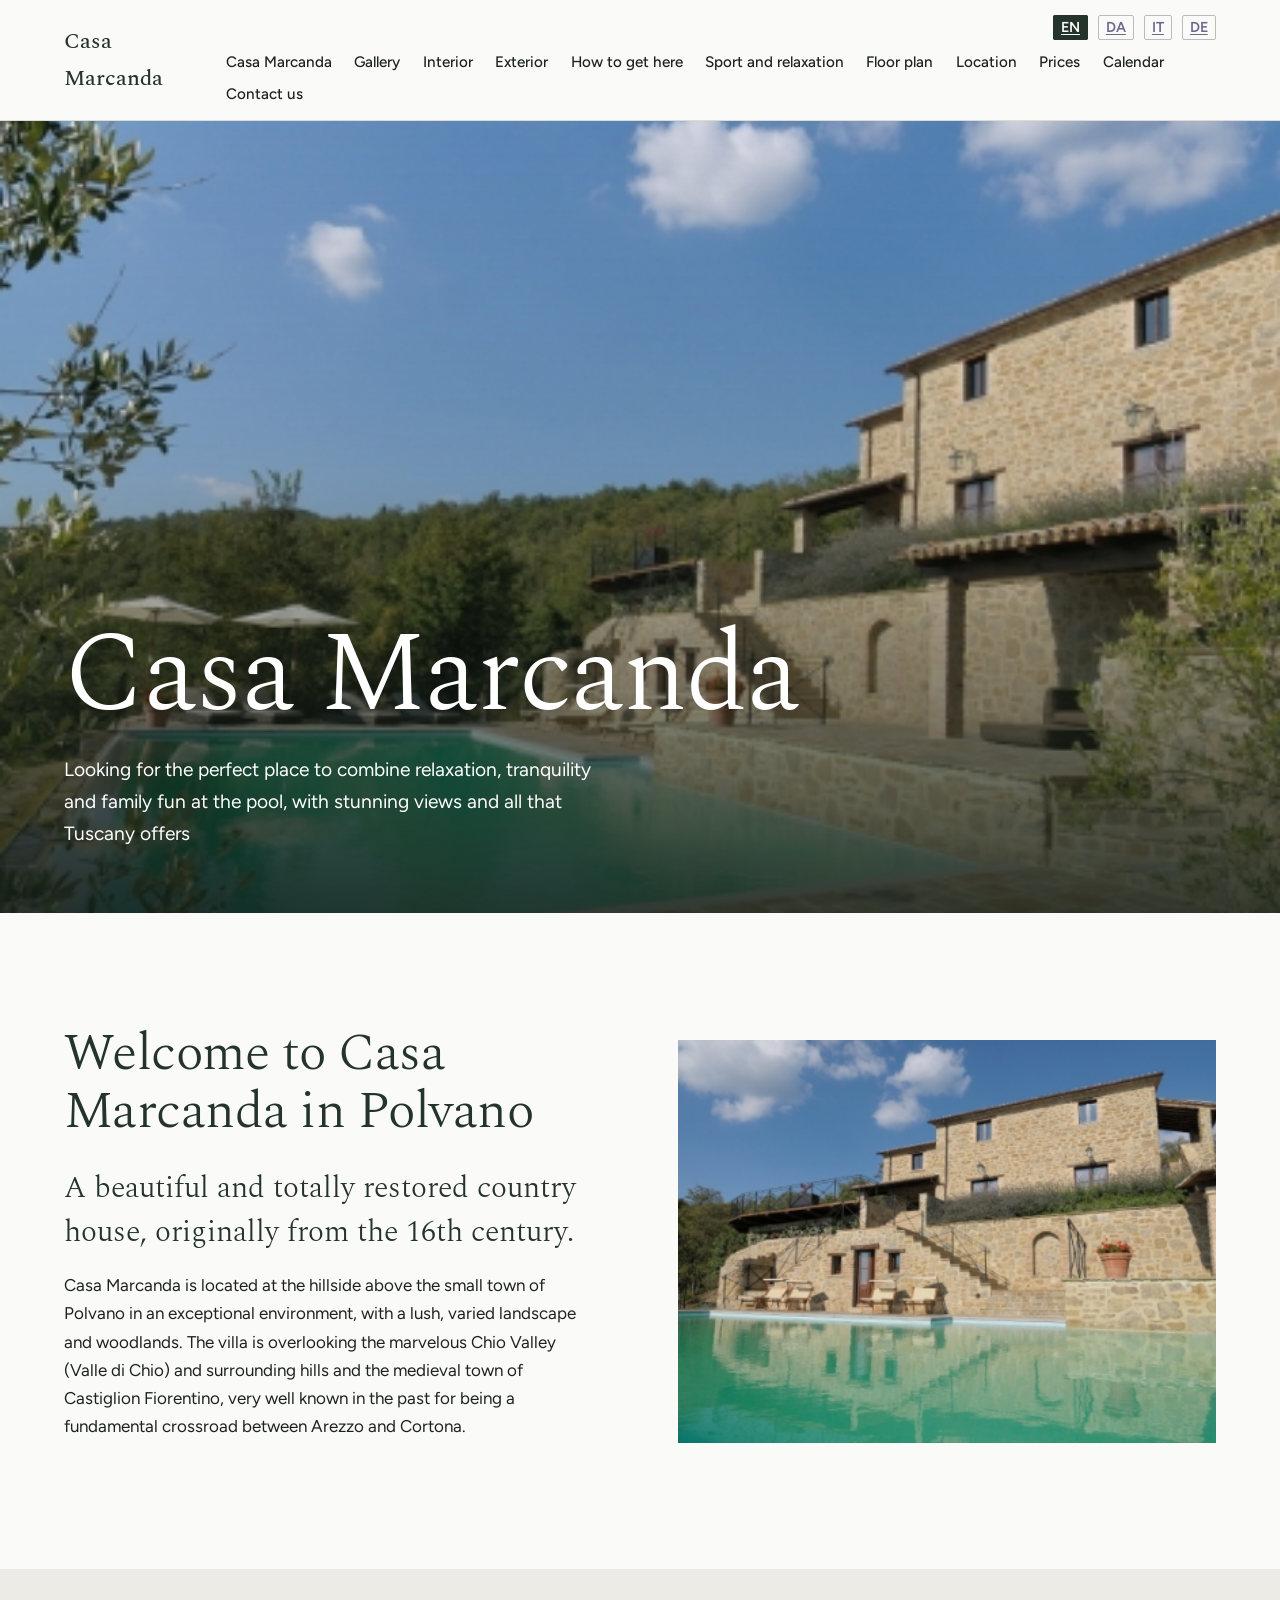
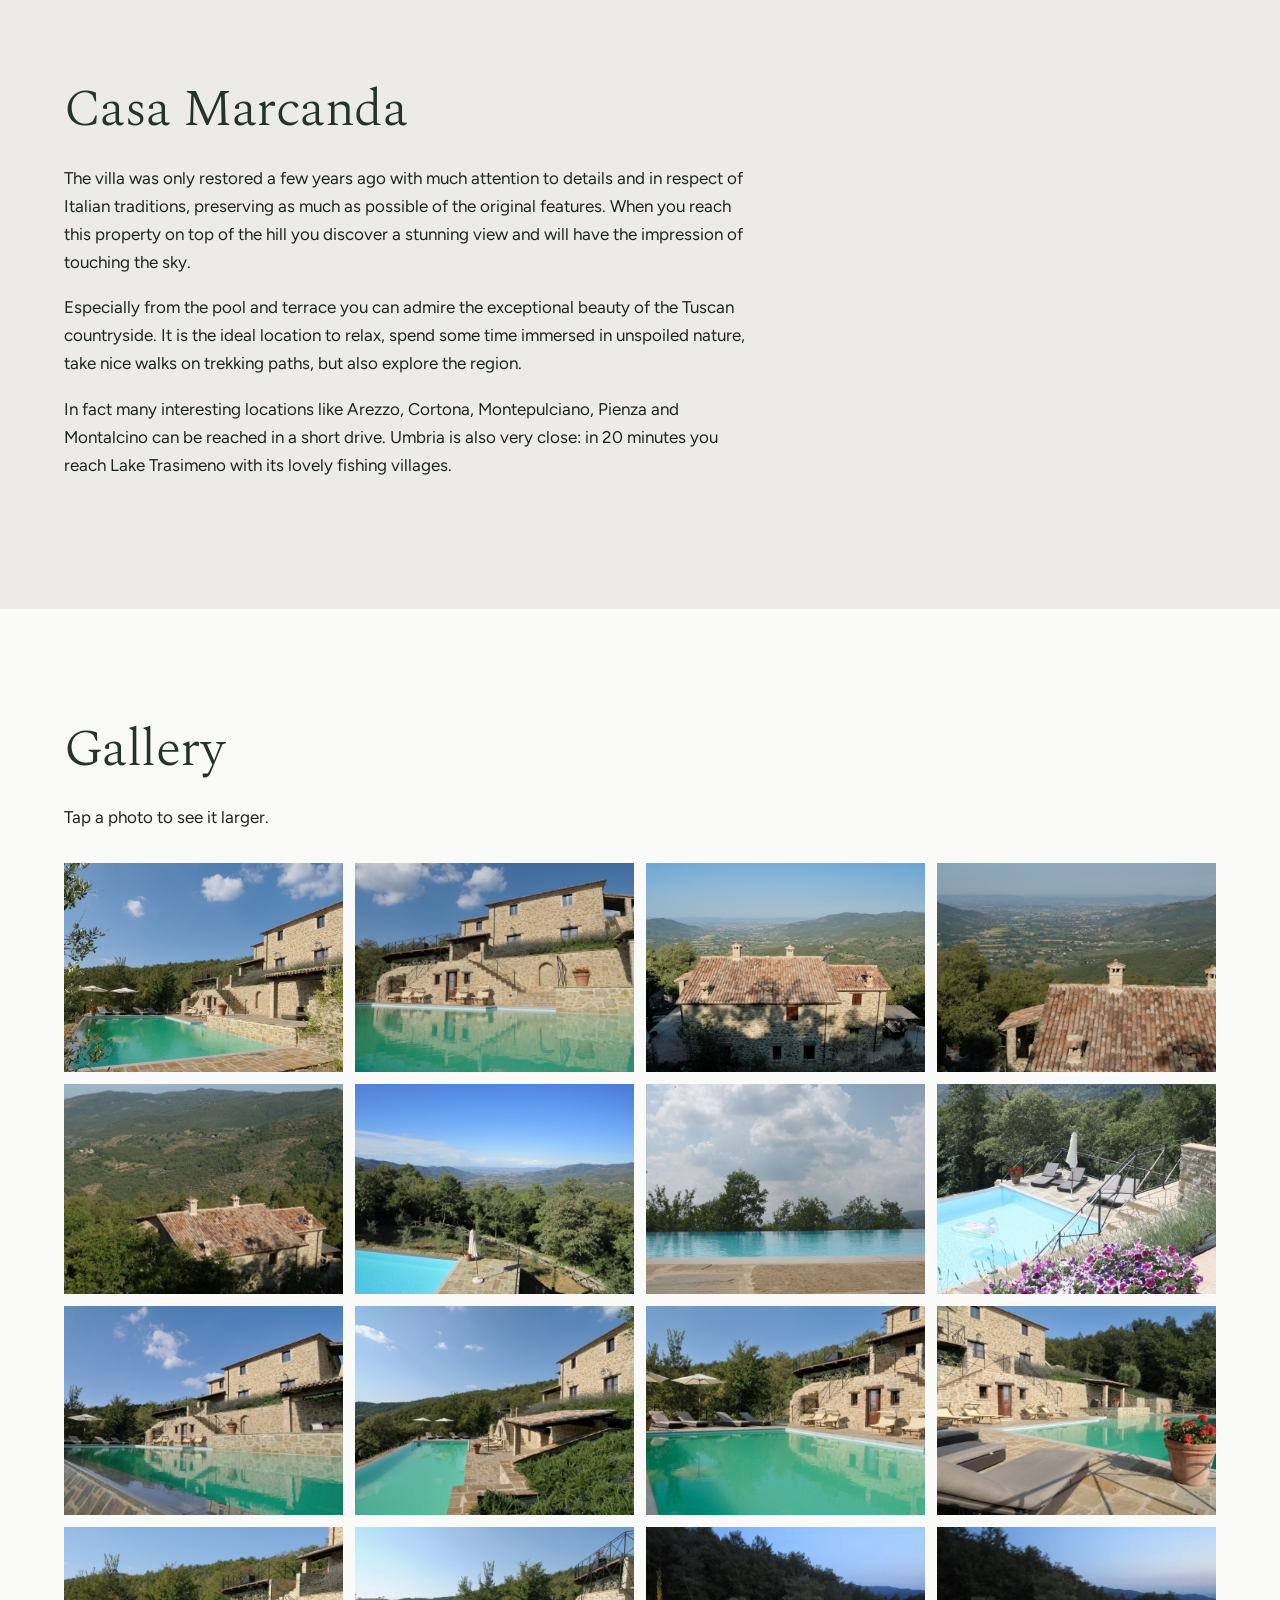
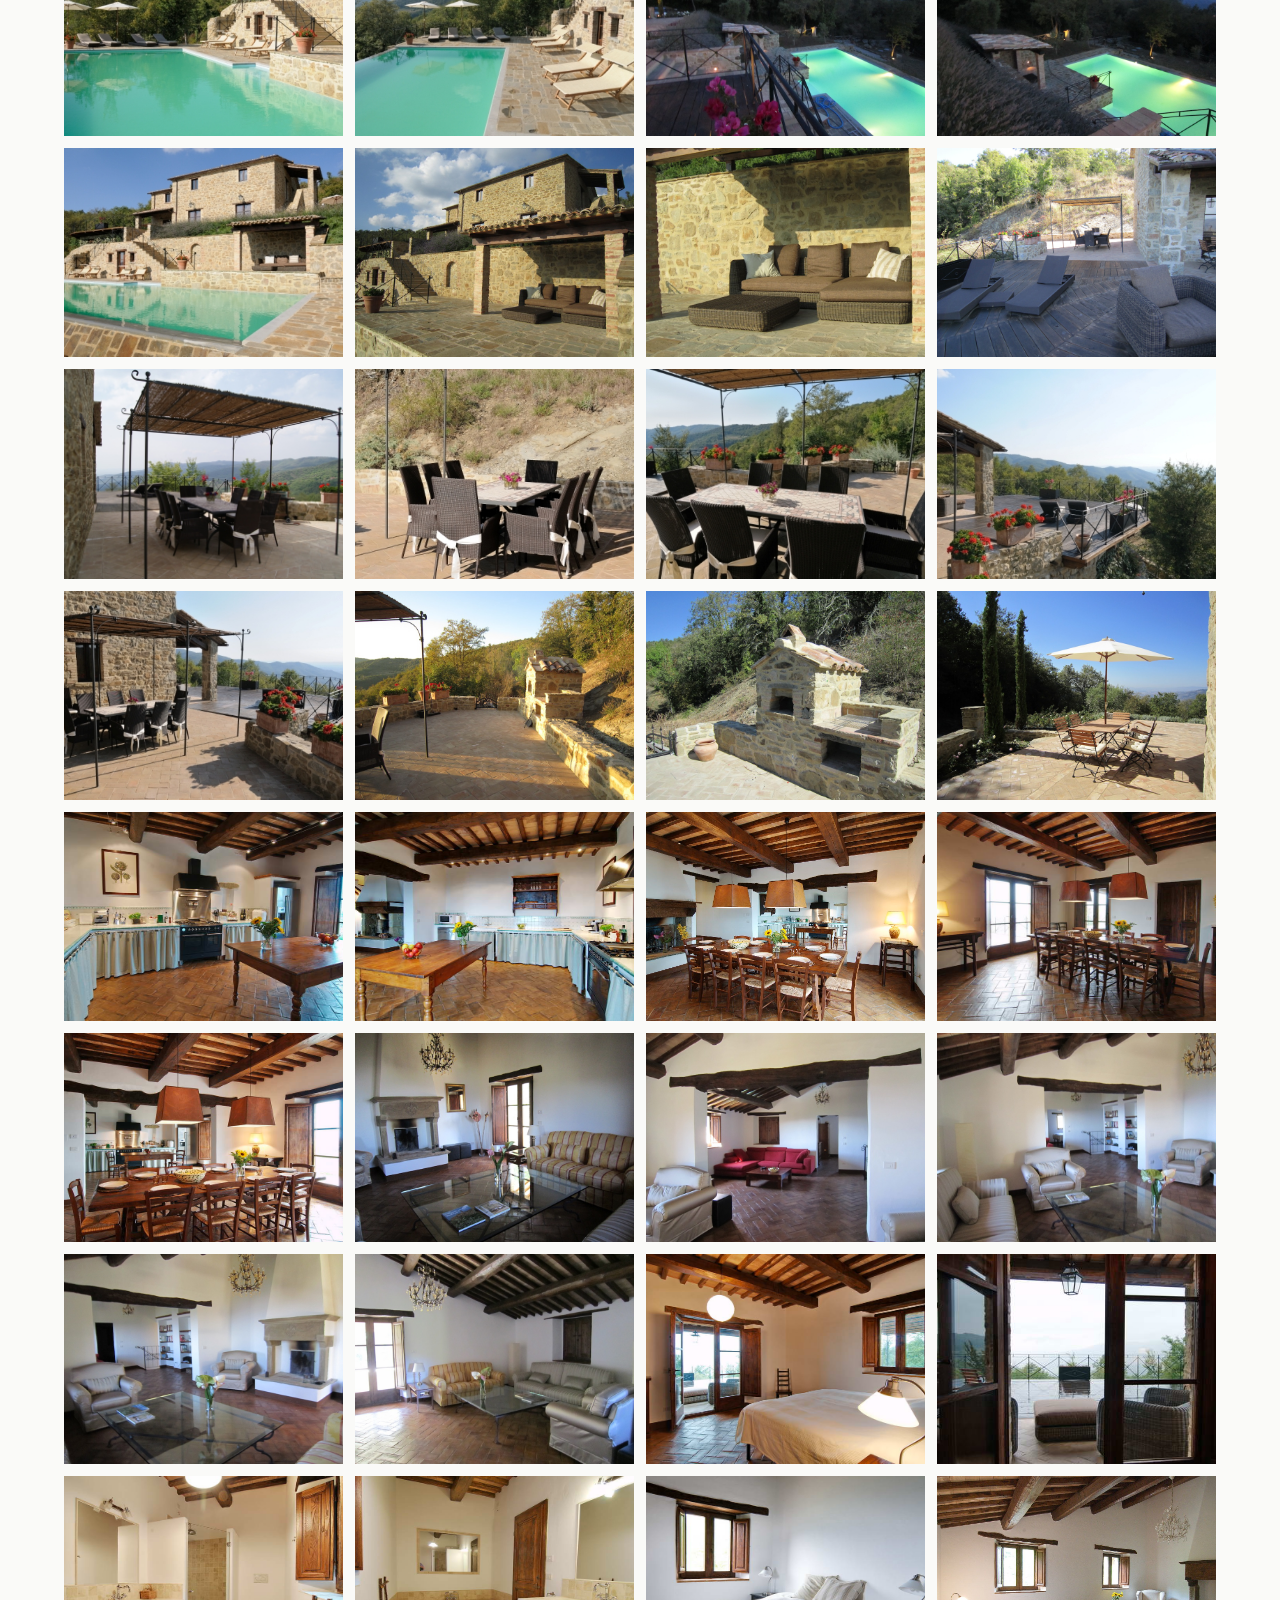
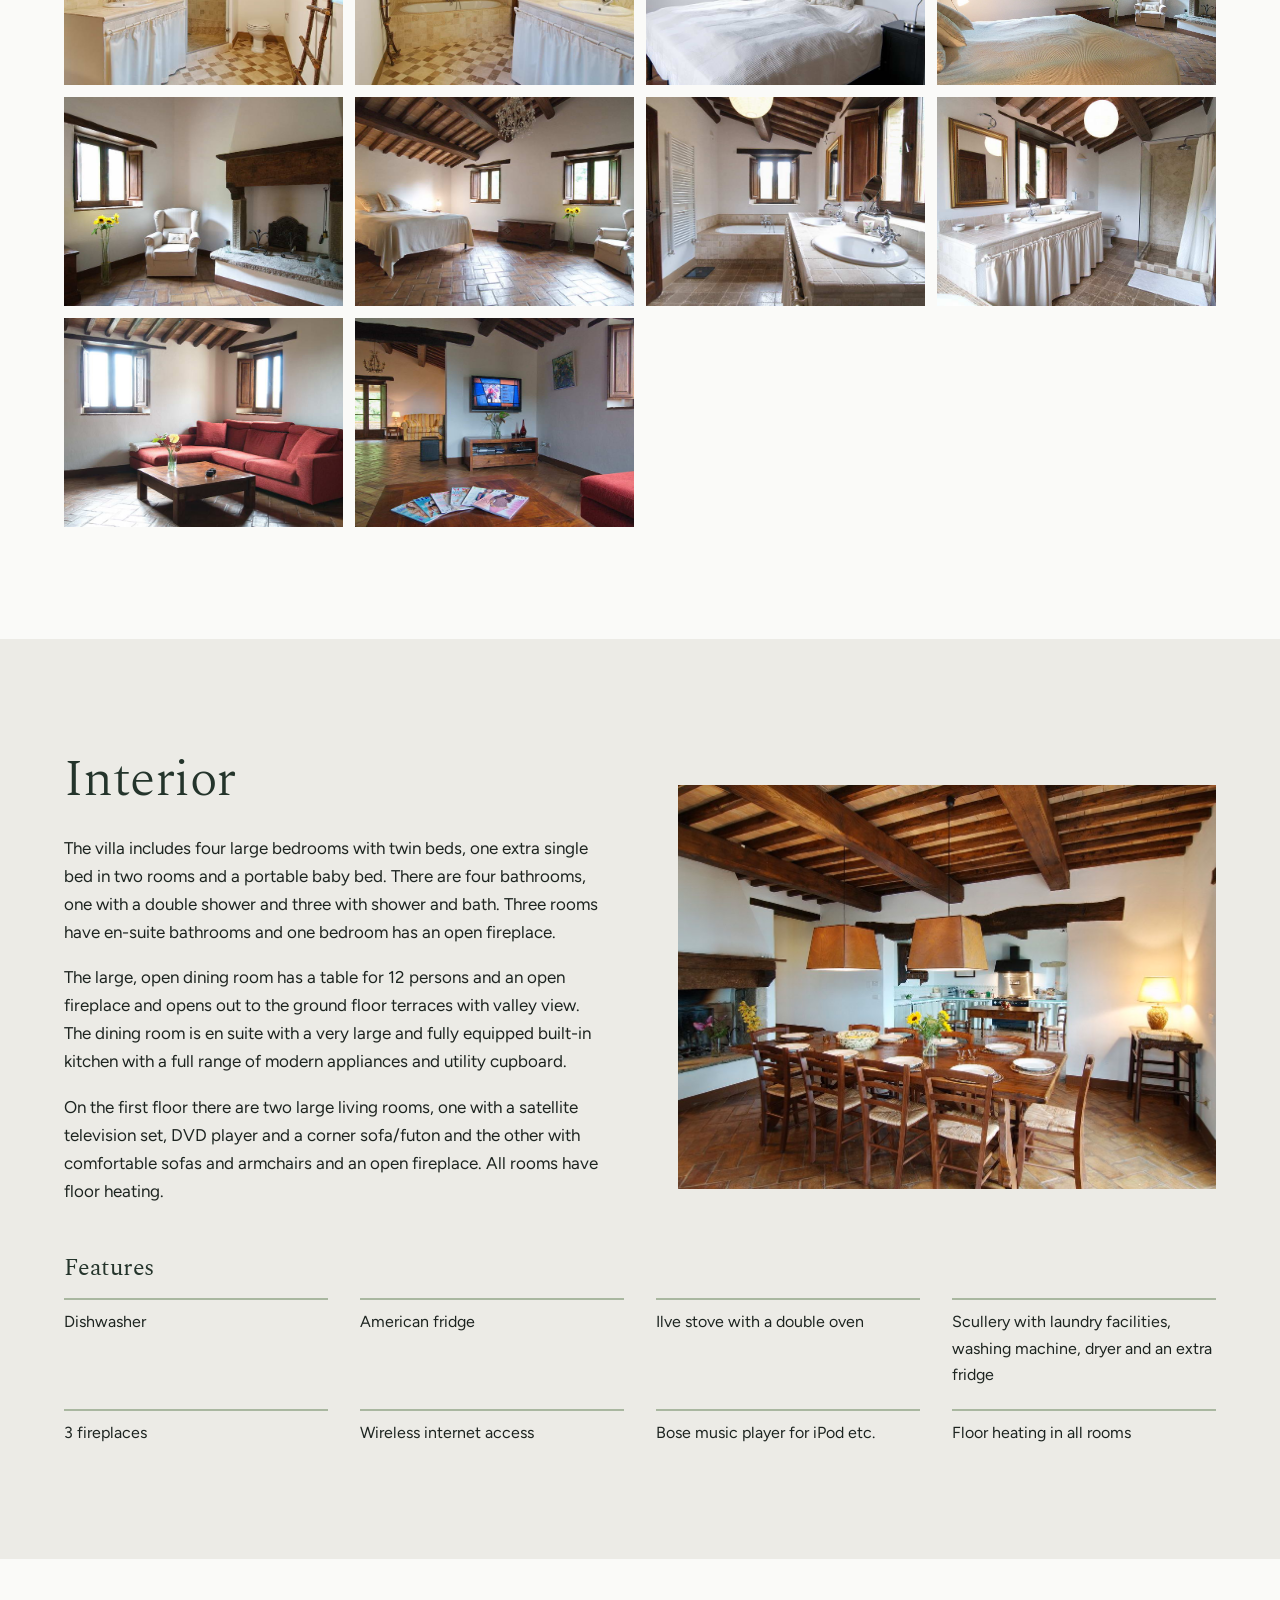
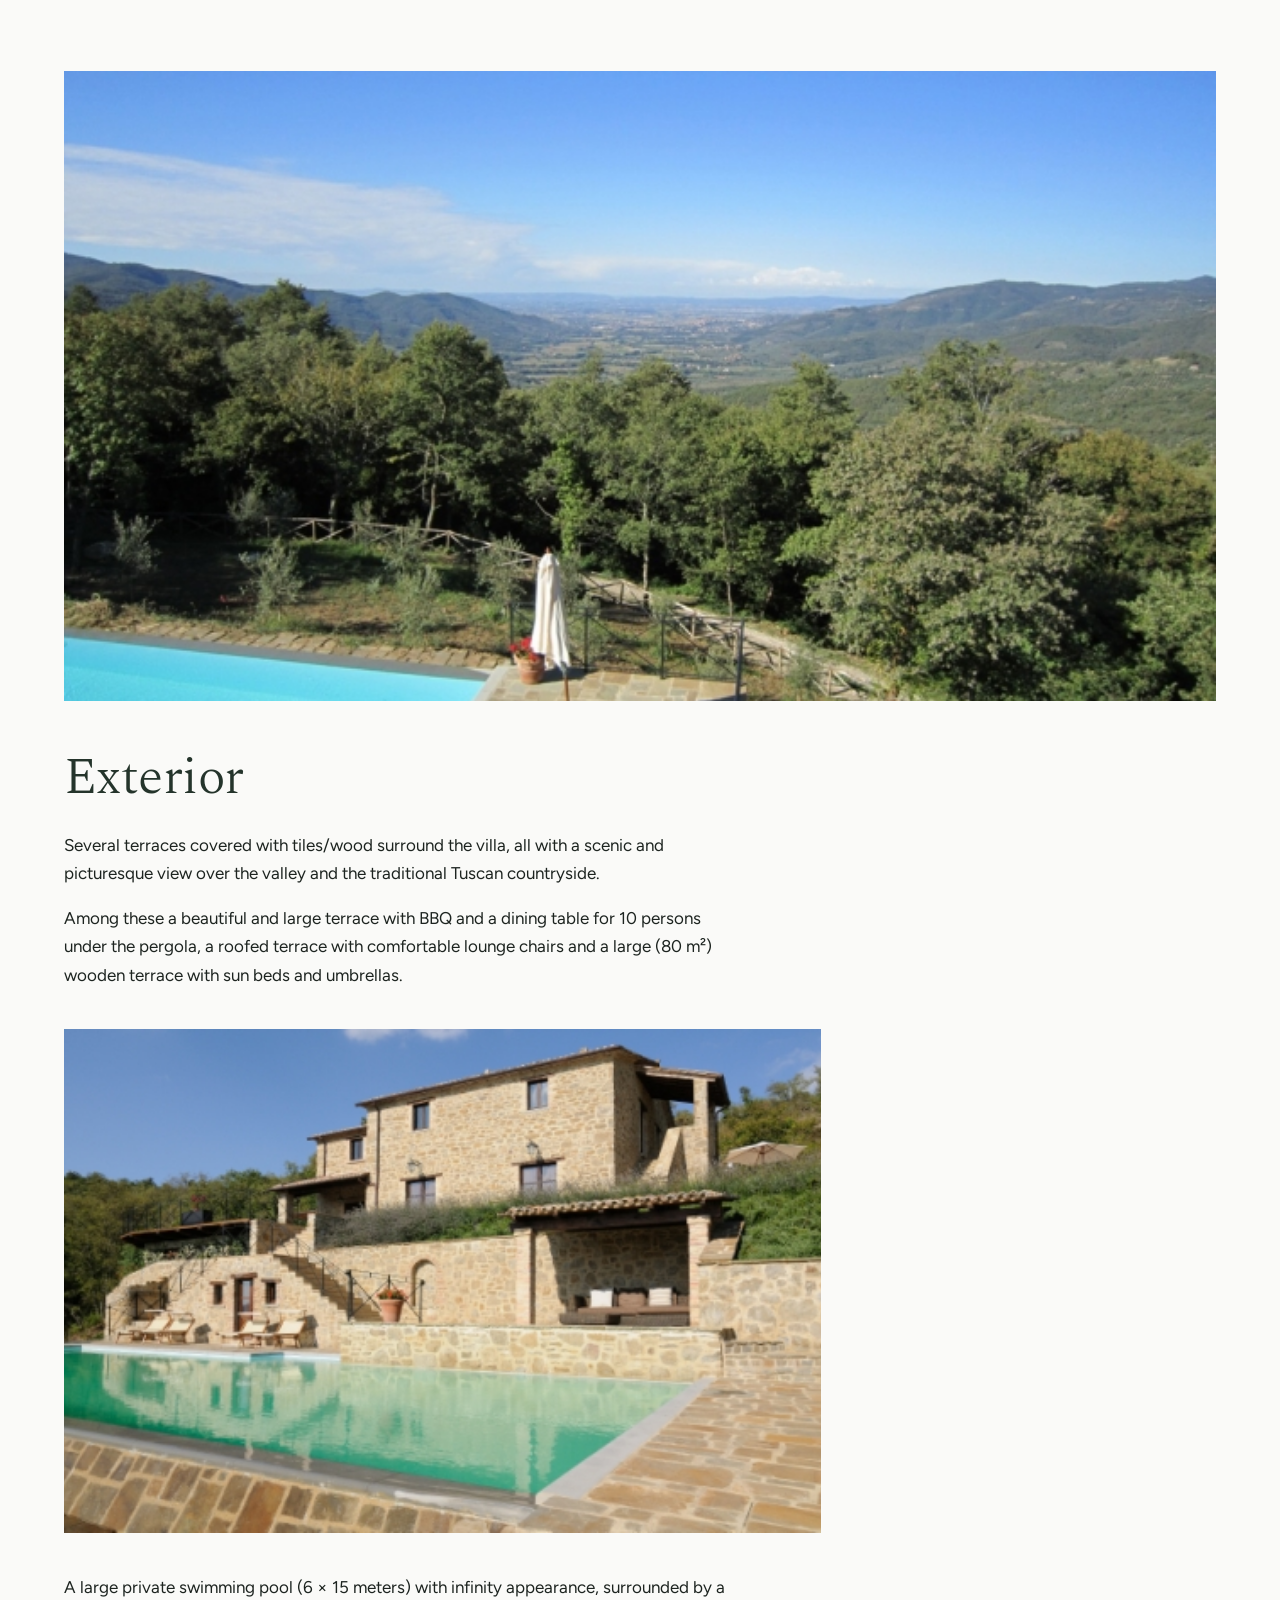
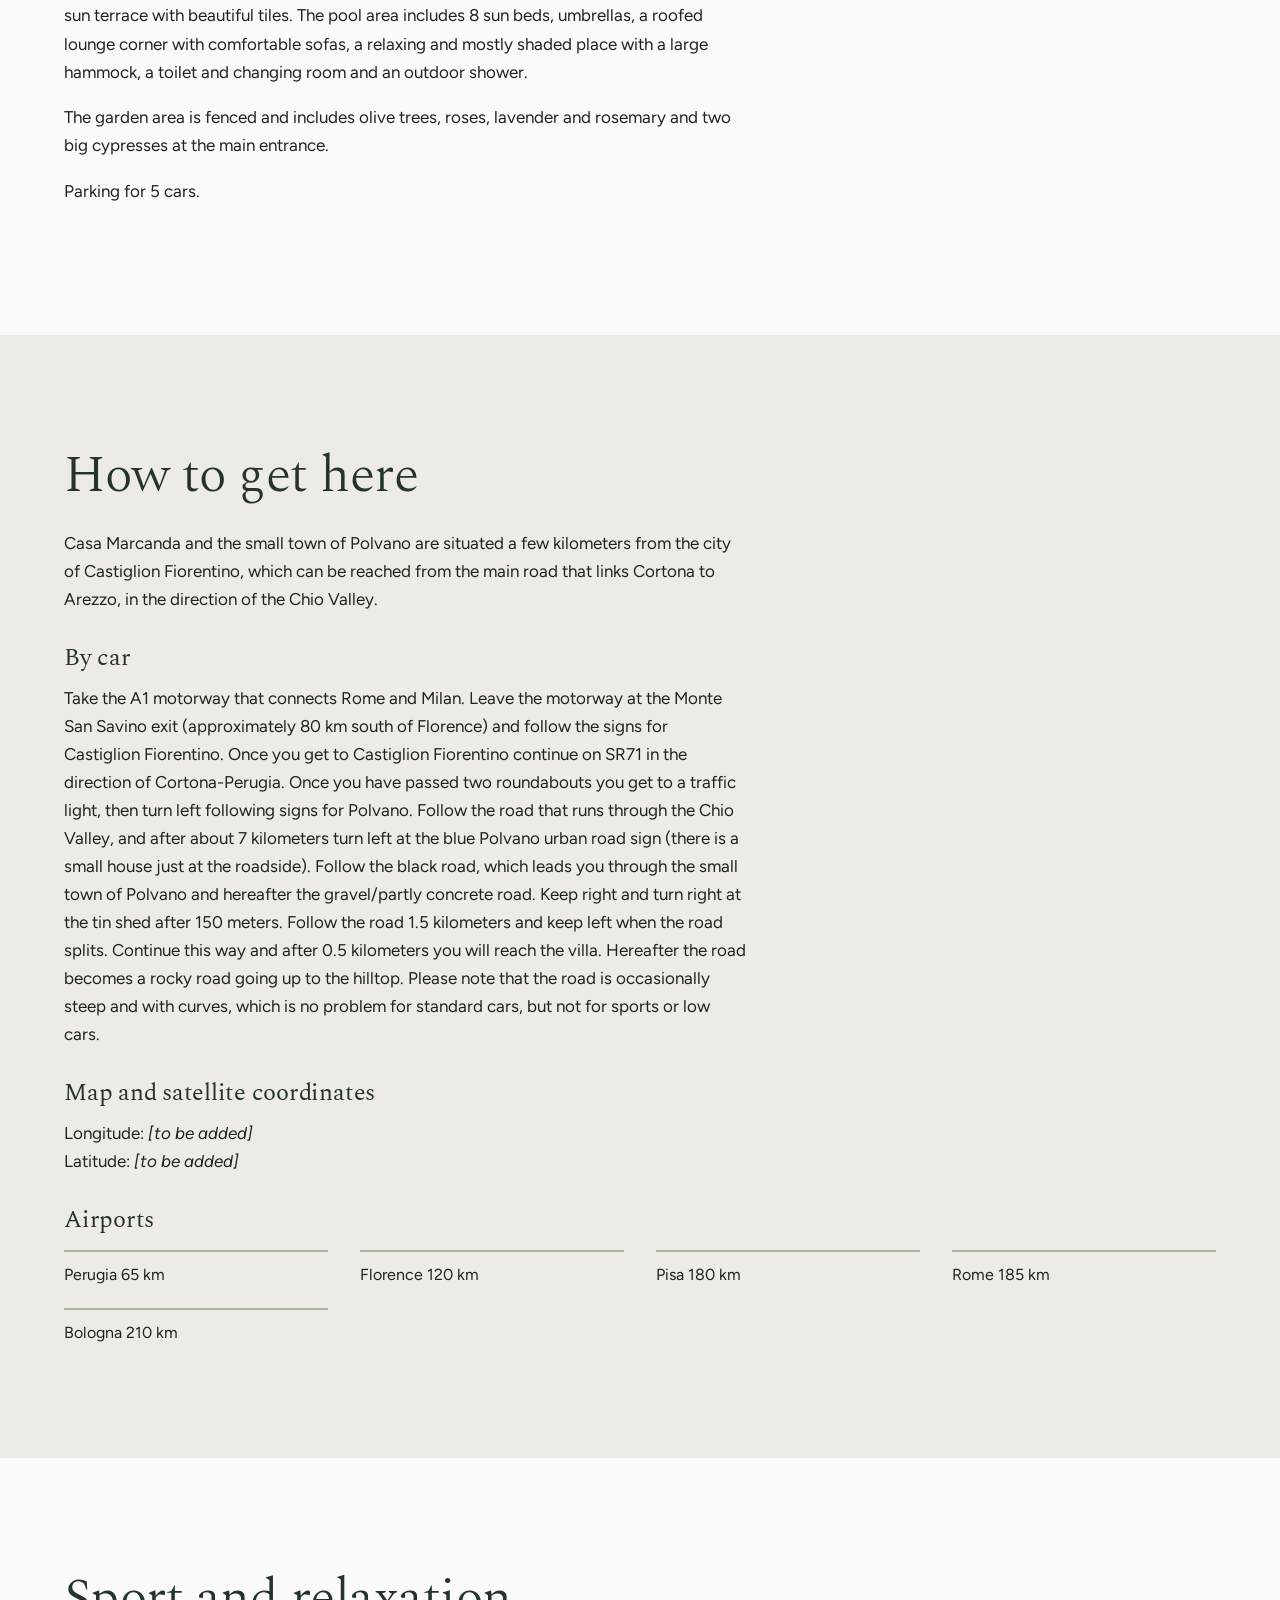
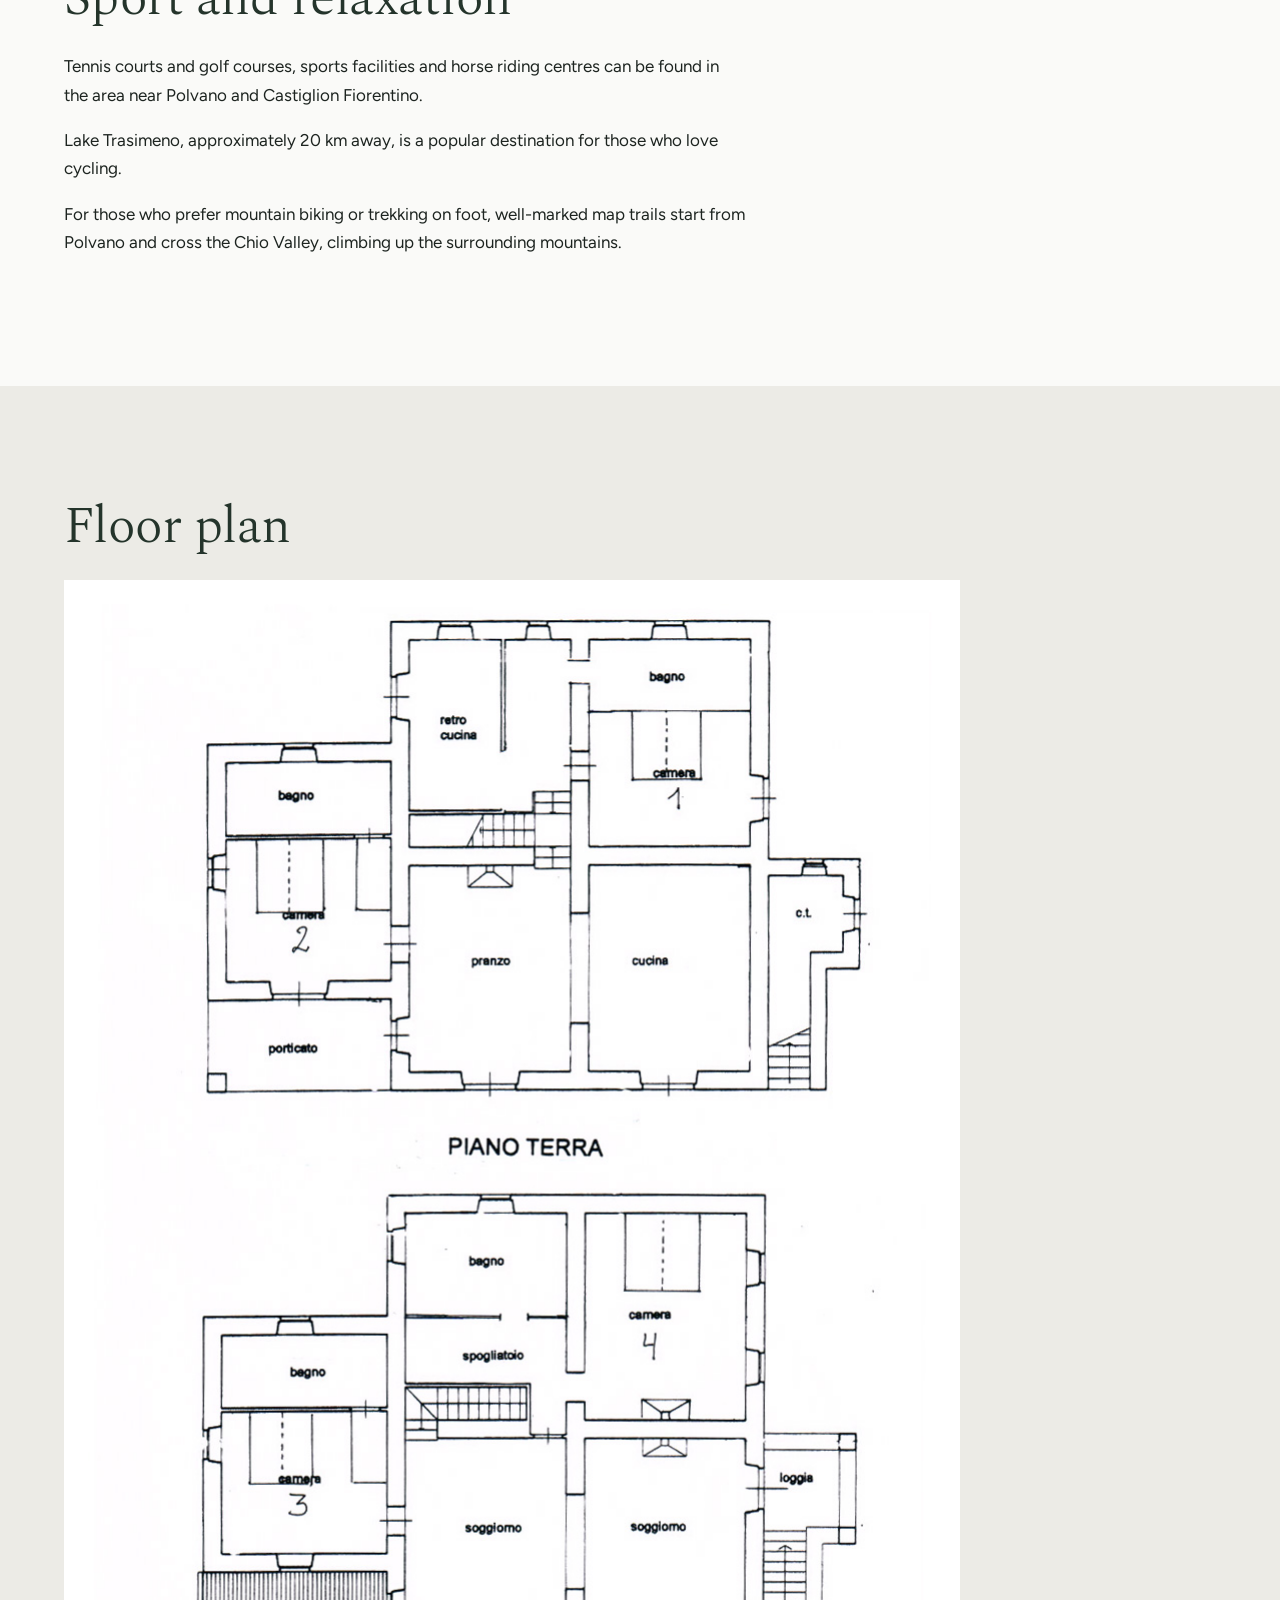
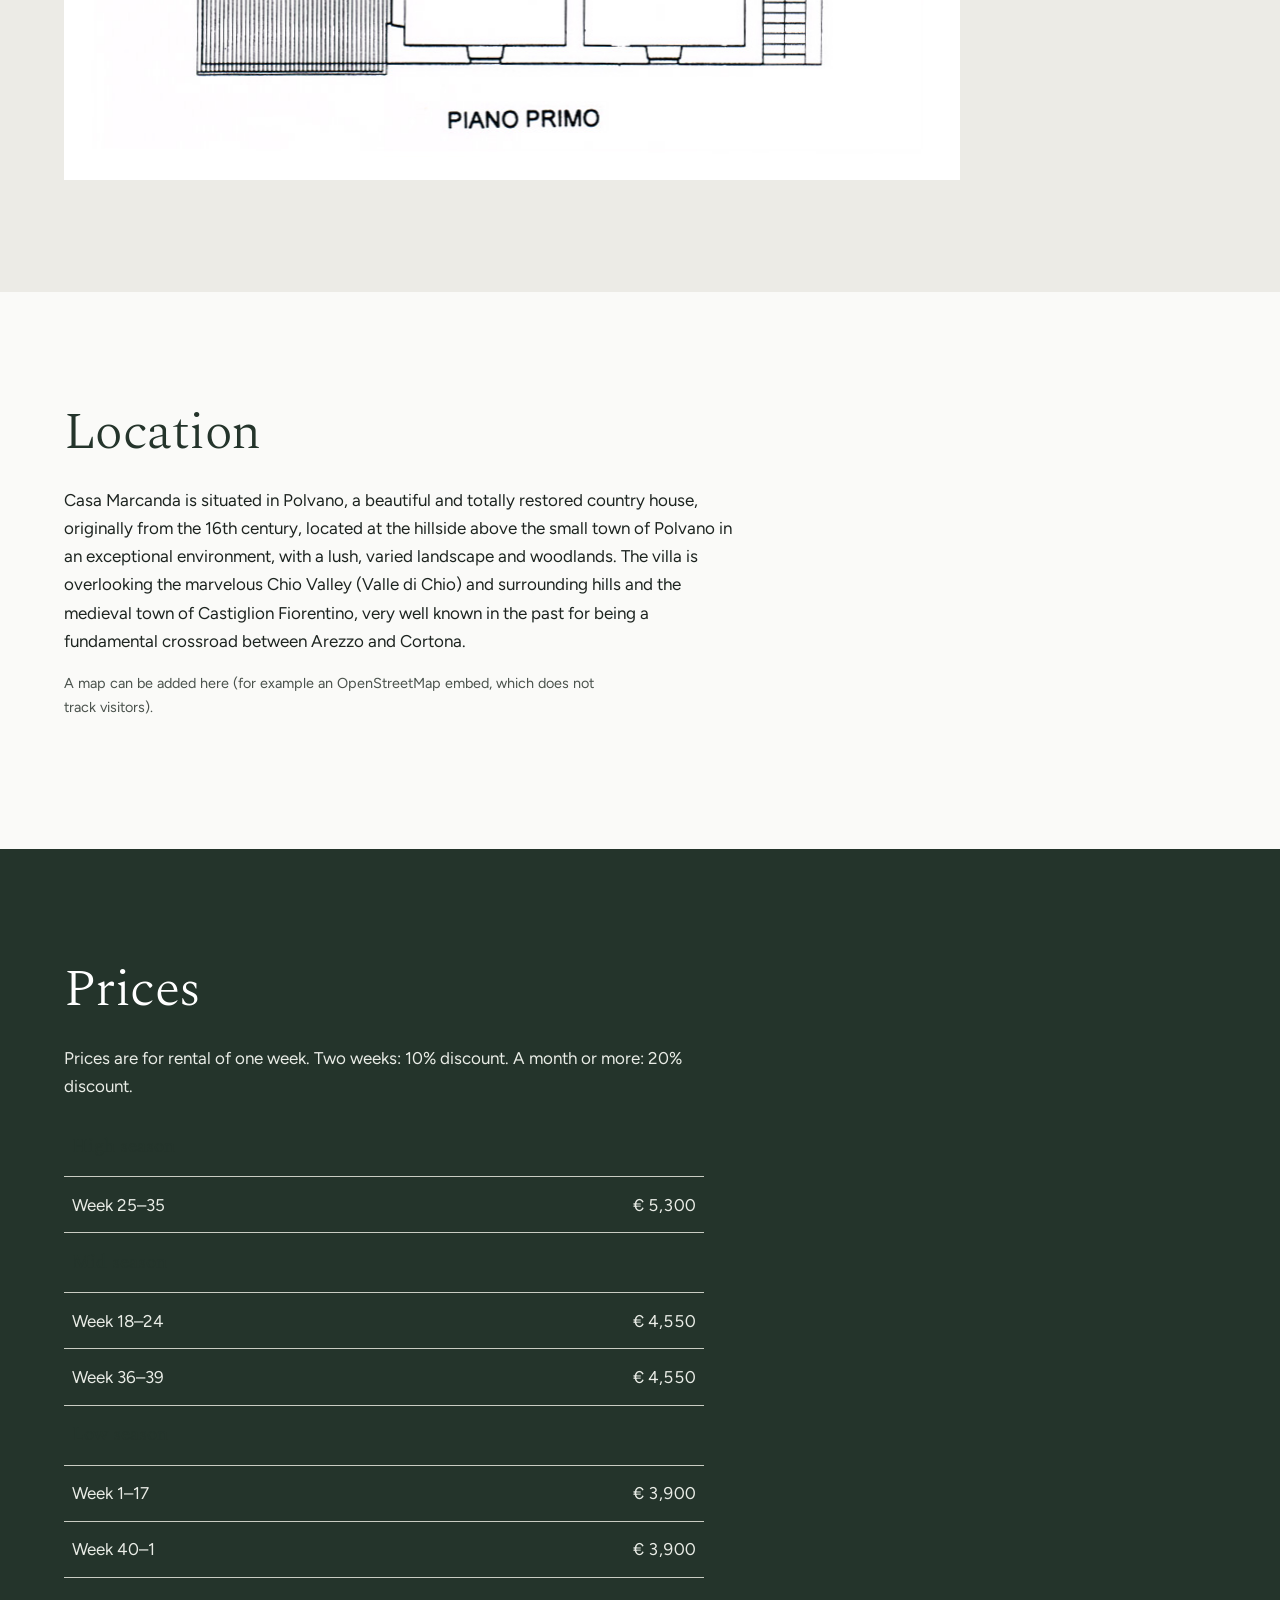
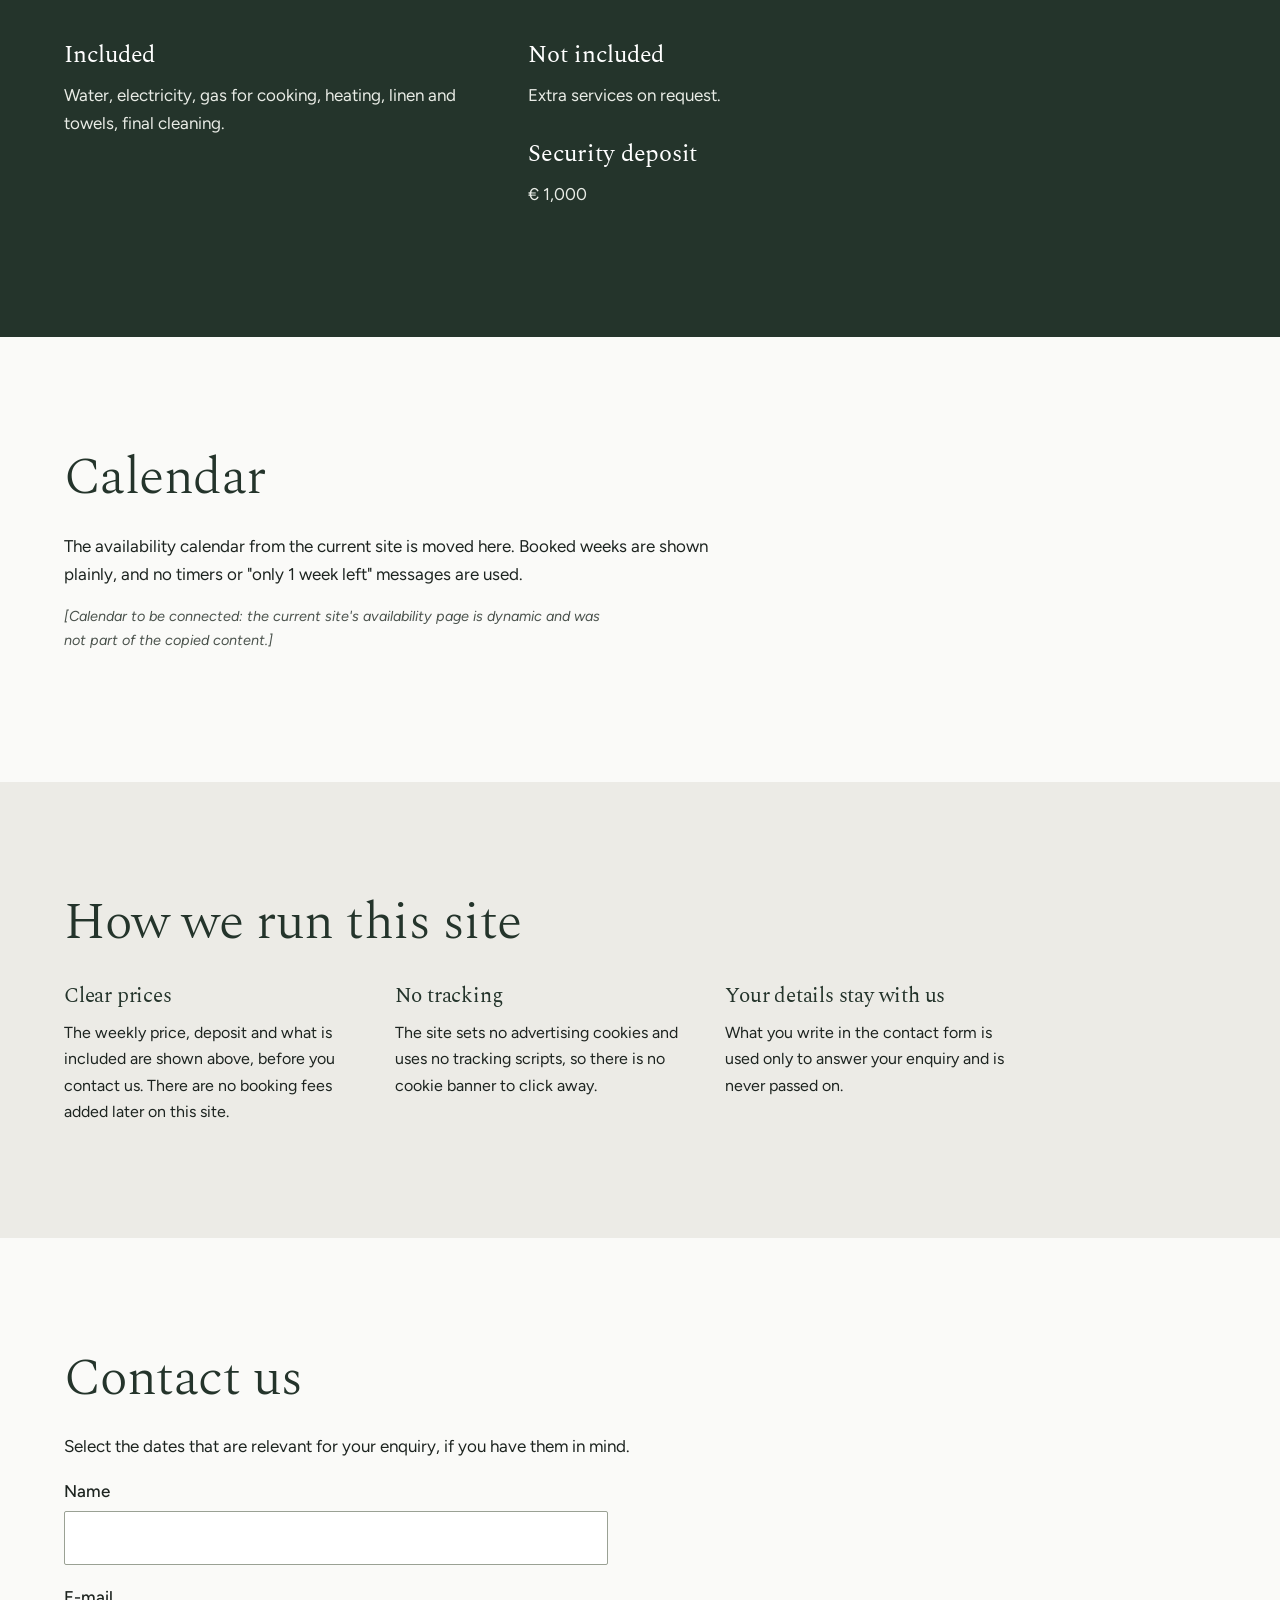
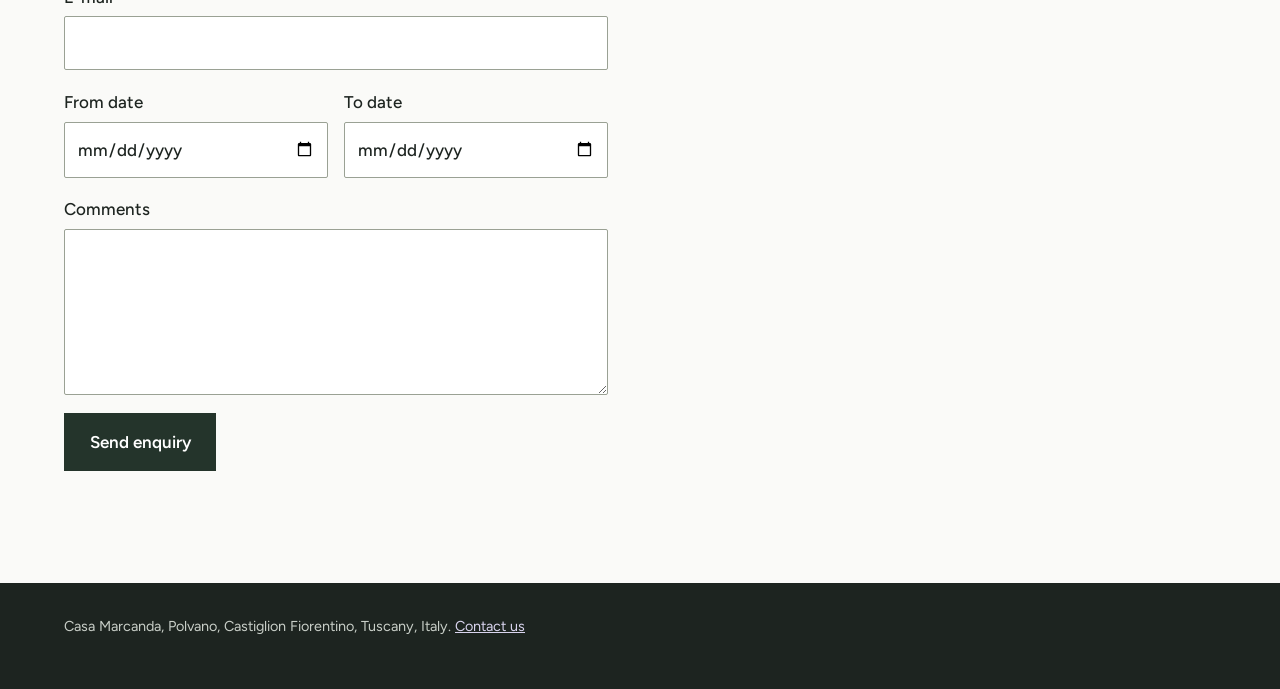
==== index.html @ 82e28475 "Ny hjemmeside til Casa Marcanda" ====
<!DOCTYPE html>
<html lang="en">
<head>
<meta charset="utf-8">
<meta name="viewport" content="width=device-width, initial-scale=1">
<title>Casa Marcanda – a restored 16th-century villa in Tuscany</title>
<meta name="description" content="Casa Marcanda in Polvano: a restored 16th-century country house above the Chio Valley, with a private infinity pool and views to Castiglion Fiorentino.">
<link rel="alternate" hreflang="en" href="index.html">
<link rel="alternate" hreflang="da" href="da/">
<link rel="alternate" hreflang="it" href="it/">
<link rel="alternate" hreflang="de" href="de/">
<link rel="preconnect" href="https://fonts.googleapis.com">
<link rel="preconnect" href="https://fonts.gstatic.com" crossorigin>
<link href="https://fonts.googleapis.com/css2?family=Spectral:ital,wght@0,300;0,400;0,500;1,300&family=Figtree:wght@400;500;600&display=swap" rel="stylesheet">
<link rel="stylesheet" href="assets/style.css">
</head>
<body>
<header>
  <div class="bar">
    <a class="brand" href="#top">Casa Marcanda</a>
    <div class="bar-right">
      <ul class="lang" aria-label="Language"><li><a href="index.html" hreflang="en" lang="en" aria-current="page">EN</a></li><li><a href="da/" hreflang="da" lang="da">DA</a></li><li><a href="it/" hreflang="it" lang="it">IT</a></li><li><a href="de/" hreflang="de" lang="de">DE</a></li></ul>
      <nav aria-label="Main"><ul>
<li><a href="#casa">Casa Marcanda</a></li>
<li><a href="#gallery">Gallery</a></li>
<li><a href="#interior">Interior</a></li>
<li><a href="#exterior">Exterior</a></li>
<li><a href="#getting-here">How to get here</a></li>
<li><a href="#sport">Sport and relaxation</a></li>
<li><a href="#floorplan">Floor plan</a></li>
<li><a href="#location">Location</a></li>
<li><a href="#prices">Prices</a></li>
<li><a href="#calendar">Calendar</a></li>
<li><a href="#contact">Contact us</a></li>
      </ul></nav>
    </div>
  </div>
</header>

<main id="top">
  <div class="hero">
    <img src="assets/images/55.jpg" alt="Casa Marcanda, a restored stone country house on a hillside in Tuscany">
    <div>
      <h1>Casa Marcanda</h1>
      <p>Looking for the perfect place to combine relaxation, tranquility and family fun at the pool, with stunning views and all that Tuscany offers</p>
    </div>
  </div>

  <section>
    <div class="split">
      <div>
        <h2>Welcome to Casa Marcanda in Polvano</h2>
        <p class="lead">A beautiful and totally restored country house, originally from the 16th century.</p>
        <p>Casa Marcanda is located at the hillside above the small town of Polvano in an exceptional environment, with a lush, varied landscape and woodlands. The villa is overlooking the marvelous Chio Valley (Valle di Chio) and surrounding hills and the medieval town of Castiglion Fiorentino, very well known in the past for being a fundamental crossroad between Arezzo and Cortona.</p>
      </div>
      <img src="assets/images/56.jpg" alt="View of Casa Marcanda and the surrounding hills" loading="lazy">
    </div>
  </section>

  <section id="casa" class="alt">
    <h2>Casa Marcanda</h2>
    <p>The villa was only restored a few years ago with much attention to details and in respect of Italian traditions, preserving as much as possible of the original features. When you reach this property on top of the hill you discover a stunning view and will have the impression of touching the sky.</p>
<p>Especially from the pool and terrace you can admire the exceptional beauty of the Tuscan countryside. It is the ideal location to relax, spend some time immersed in unspoiled nature, take nice walks on trekking paths, but also explore the region.</p>
<p>In fact many interesting locations like Arezzo, Cortona, Montepulciano, Pienza and Montalcino can be reached in a short drive. Umbria is also very close: in 20 minutes you reach Lake Trasimeno with its lovely fishing villages.</p>
  </section>

  <section id="gallery">
    <h2>Gallery</h2>
    <p>Tap a photo to see it larger.</p>
    <div class="gallery" id="grid" data-base="assets/images/" data-open="Open photo: "></div>
    <dialog id="lb" aria-label="Photo viewer">
      <figure><img id="lb-img" alt=""><figcaption id="lb-cap"></figcaption></figure>
      <div class="lb-controls">
        <button type="button" id="lb-prev">Previous</button>
        <button type="button" id="lb-next">Next</button>
        <button type="button" id="lb-close">Close</button>
      </div>
    </dialog>
  </section>

  <section id="interior" class="alt">
    <div class="split">
      <div>
        <h2>Interior</h2>
        <p>The villa includes four large bedrooms with twin beds, one extra single bed in two rooms and a portable baby bed. There are four bathrooms, one with a double shower and three with shower and bath. Three rooms have en-suite bathrooms and one bedroom has an open fireplace.</p>
<p>The large, open dining room has a table for 12 persons and an open fireplace and opens out to the ground floor terraces with valley view. The dining room is en suite with a very large and fully equipped built-in kitchen with a full range of modern appliances and utility cupboard.</p>
<p>On the first floor there are two large living rooms, one with a satellite television set, DVD player and a corner sofa/futon and the other with comfortable sofas and armchairs and an open fireplace. All rooms have floor heating.</p>
      </div>
      <img src="assets/images/24.jpg" alt="Dining room with a table for twelve and an open fireplace" loading="lazy">
    </div>
    <h3>Features</h3>
    <ul class="feat">
<li>Dishwasher</li>
<li>American fridge</li>
<li>Ilve stove with a double oven</li>
<li>Scullery with laundry facilities, washing machine, dryer and an extra fridge</li>
<li>3 fireplaces</li>
<li>Wireless internet access</li>
<li>Bose music player for iPod etc.</li>
<li>Floor heating in all rooms</li>
    </ul>
  </section>

  <section id="exterior">
    <img src="assets/images/22.jpg" alt="Terraces with a view over the Tuscan valley" loading="lazy" style="width:100%;max-height:70vh;object-fit:cover;margin-bottom:3rem">
    <h2>Exterior</h2>
    <p>Several terraces covered with tiles/wood surround the villa, all with a scenic and picturesque view over the valley and the traditional Tuscan countryside.</p>
    <p>Among these a beautiful and large terrace with BBQ and a dining table for 10 persons under the pergola, a roofed terrace with comfortable lounge chairs and a large (80 m²) wooden terrace with sun beds and umbrellas.</p>
    <div class="pair"><img src="assets/images/54.jpg" alt="The private swimming pool with infinity appearance" loading="lazy"></div>
    <p style="margin-top:2.5rem">A large private swimming pool (6 × 15 meters) with infinity appearance, surrounded by a sun terrace with beautiful tiles. The pool area includes 8 sun beds, umbrellas, a roofed lounge corner with comfortable sofas, a relaxing and mostly shaded place with a large hammock, a toilet and changing room and an outdoor shower.</p>
    <p>The garden area is fenced and includes olive trees, roses, lavender and rosemary and two big cypresses at the main entrance.</p>
    <p>Parking for 5 cars.</p>
  </section>

  <section id="getting-here" class="alt">
    <h2>How to get here</h2>
    <p>Casa Marcanda and the small town of Polvano are situated a few kilometers from the city of Castiglion Fiorentino, which can be reached from the main road that links Cortona to Arezzo, in the direction of the Chio Valley.</p>
    <h3>By car</h3>
    <p>Take the A1 motorway that connects Rome and Milan. Leave the motorway at the Monte San Savino exit (approximately 80 km south of Florence) and follow the signs for Castiglion Fiorentino. Once you get to Castiglion Fiorentino continue on SR71 in the direction of Cortona-Perugia. Once you have passed two roundabouts you get to a traffic light, then turn left following signs for Polvano. Follow the road that runs through the Chio Valley, and after about 7 kilometers turn left at the blue Polvano urban road sign (there is a small house just at the roadside). Follow the black road, which leads you through the small town of Polvano and hereafter the gravel/partly concrete road. Keep right and turn right at the tin shed after 150 meters. Follow the road 1.5 kilometers and keep left when the road splits. Continue this way and after 0.5 kilometers you will reach the villa. Hereafter the road becomes a rocky road going up to the hilltop. Please note that the road is occasionally steep and with curves, which is no problem for standard cars, but not for sports or low cars.</p>
    <h3>Map and satellite coordinates</h3>
    <p>Longitude: <em>[to be added]</em><br>Latitude: <em>[to be added]</em></p>
    <h3>Airports</h3>
    <ul class="feat">
<li>Perugia 65 km</li>
<li>Florence 120 km</li>
<li>Pisa 180 km</li>
<li>Rome 185 km</li>
<li>Bologna 210 km</li>
    </ul>
  </section>

  <section id="sport">
    <h2>Sport and relaxation</h2>
    <p>Tennis courts and golf courses, sports facilities and horse riding centres can be found in the area near Polvano and Castiglion Fiorentino.</p>
<p>Lake Trasimeno, approximately 20 km away, is a popular destination for those who love cycling.</p>
<p>For those who prefer mountain biking or trekking on foot, well-marked map trails start from Polvano and cross the Chio Valley, climbing up the surrounding mountains.</p>
  </section>

  <section id="floorplan" class="alt">
    <h2>Floor plan</h2>
    <div class="plan"><img src="assets/images/64.jpg" alt="Floor plan of Casa Marcanda" loading="lazy"></div>
  </section>

  <section id="location">
    <h2>Location</h2>
    <p>Casa Marcanda is situated in Polvano, a beautiful and totally restored country house, originally from the 16th century, located at the hillside above the small town of Polvano in an exceptional environment, with a lush, varied landscape and woodlands. The villa is overlooking the marvelous Chio Valley (Valle di Chio) and surrounding hills and the medieval town of Castiglion Fiorentino, very well known in the past for being a fundamental crossroad between Arezzo and Cortona.</p>
    <p class="note">A map can be added here (for example an OpenStreetMap embed, which does not track visitors).</p>
  </section>

  <section id="prices" class="dark">
    <h2>Prices</h2>
    <p>Prices are for rental of one week. Two weeks: 10% discount. A month or more: 20% discount.</p>
    <table><tbody>
<tr><th colspan="2" scope="colgroup">High season</th></tr>
<tr><td>Week 25–35</td><td>€ 5,300</td></tr>
<tr><th colspan="2" scope="colgroup">Mid season</th></tr>
<tr><td>Week 18–24</td><td>€ 4,550</td></tr>
<tr><td>Week 36–39</td><td>€ 4,550</td></tr>
<tr><th colspan="2" scope="colgroup">Low season</th></tr>
<tr><td>Week 1–17</td><td>€ 3,900</td></tr>
<tr><td>Week 40–1</td><td>€ 3,900</td></tr>
    </tbody></table>
    <div class="terms">
      <div><h3>Included</h3><p>Water, electricity, gas for cooking, heating, linen and towels, final cleaning.</p></div>
      <div>
        <h3>Not included</h3><p>Extra services on request.</p>
        <h3>Security deposit</h3><p>€ 1,000</p>
      </div>
    </div>
  </section>

  <section id="calendar">
    <h2>Calendar</h2>
    <p>The availability calendar from the current site is moved here. Booked weeks are shown plainly, and no timers or &quot;only 1 week left&quot; messages are used.</p>
    <p class="note"><em>[Calendar to be connected: the current site&#x27;s availability page is dynamic and was not part of the copied content.]</em></p>
  </section>

  <section id="promise" class="alt">
    <h2>How we run this site</h2>
    <div class="promise">
<div><h3>Clear prices</h3><p>The weekly price, deposit and what is included are shown above, before you contact us. There are no booking fees added later on this site.</p></div>
<div><h3>No tracking</h3><p>The site sets no advertising cookies and uses no tracking scripts, so there is no cookie banner to click away.</p></div>
<div><h3>Your details stay with us</h3><p>What you write in the contact form is used only to answer your enquiry and is never passed on.</p></div>
    </div>
  </section>

  <section id="contact">
    <h2>Contact us</h2>
    <p>Select the dates that are relevant for your enquiry, if you have them in mind.</p>
    <form action="mailto:INDSÆT-EMAIL@EKSEMPEL.COM" method="post" enctype="text/plain">
      <label>Name <input name="name" autocomplete="name" required></label>
      <label>E-mail <input type="email" name="email" autocomplete="email" required></label>
      <div class="dates">
        <label>From date <input type="date" name="from"></label>
        <label>To date <input type="date" name="to"></label>
      </div>
      <label>Comments <textarea name="comments" rows="5"></textarea></label>
      <button class="send" type="submit">Send enquiry</button>
    </form>
  </section>
</main>

<footer><p>Casa Marcanda, Polvano, Castiglion Fiorentino, Tuscany, Italy. <a href="#contact">Contact us</a></p></footer>

<script>window.CAPTIONS = ["Front", "Front and pool", "View from behind the house", "View of the valley", "View of the hillside", "View from the terraces over Val di Chio and the medieval town of Castiglion Fiorentino", "The large swimming pool, 6 × 15 meters, with infinity appearance", "The pool area includes 8 sun beds, umbrellas and comfortable sofas", "Pool", "Pool", "Pool", "Pool", "Pool", "Pool", "Pool view, evening", "The illuminated pool seen from the terrace", "Pool lounge", "Pool lounge", "Pool lounge", "One of the many terraces with direct access from the villa", "Outdoor dining table and terrace with a beautiful view over Val di Chio and the Tuscan countryside", "Dining table under the pergola", "Dining table and view", "Wooden terrace and valley view", "Pergola and dining table", "Pizza and barbecue place", "Original Italian pizza oven", "Morning terrace", "The large built-in kitchen is fully equipped with modern appliances and utility cupboard and has direct access to the outdoor terraces", "The large kitchen is en suite with the dining room, with an open fireplace and a dining table with 10–12 seats", "Original Tuscan dining table with 10–12 seats and an open fireplace", "The large dining room has direct access to outdoor terraces and a beautiful valley view", "The dining room is en suite with a large and fully equipped built-in kitchen", "The living room has a beautiful fireplace and access to the external staircase", "The living room is en suite with the TV lounge", "The living room has large comfortable sofas and chairs", "Living room with a beautiful fireplace", "Access to the external staircase, a place to enjoy the sunrise", "The bedroom (3 beds) on the ground floor has direct access to outdoor terraces", "View from the bedroom with direct access to ground floor terraces", "Bathroom en suite with the bedrooms with 3 beds, with shower and bath tub", "Bathroom en suite with the bedrooms with 3 beds, with shower and bath tub", "The bedroom (3 beds) on the first floor with a beautiful valley view", "The master bedroom has an open fireplace", "The beautiful fireplace in the master bedroom", "The very large and nice master bedroom", "The master bedroom has a separate bathroom with 2 washbasins, shower and bath tub", "The master bathroom with 2 washbasins, shower and bath tub", "TV lounge with a large and comfortable sofa", "The TV lounge has satellite TV and DVD player and is en suite with the large living room"];</script>
<script src="assets/gallery.js"></script>
</body>
</html>
---- assets/style.css ----
:root{
  --cypress:#24342B; --lavender:#6F668C; --stone:#ECEBE6; --sage:#A9B7A0; --ink:#1D2420; --paper:#FAFAF8;
  --serif:'Spectral',Georgia,'Times New Roman',serif;
  --sans:'Figtree',system-ui,-apple-system,'Segoe UI',sans-serif;
  --pad:clamp(1.25rem,5vw,4rem);
}
*{box-sizing:border-box;margin:0}
html{scroll-behavior:smooth;scroll-padding-top:4.5rem}
@media (prefers-reduced-motion:reduce){html{scroll-behavior:auto}*{animation:none!important;transition:none!important}}
body{font-family:var(--sans);color:var(--ink);background:var(--paper);line-height:1.65;font-size:1.0625rem}
img{display:block;max-width:100%;height:auto}
a{color:var(--lavender)}
:focus-visible{outline:3px solid var(--lavender);outline-offset:3px}
h1,h2,h3{font-family:var(--serif);font-weight:300;line-height:1.12;letter-spacing:-.01em}
h2{font-size:clamp(2rem,4.5vw,3.25rem);margin-bottom:1.5rem;color:var(--cypress)}
h3{font-size:1.5rem;font-weight:400;margin:2rem 0 .75rem;color:var(--cypress)}
p{max-width:62ch;margin-bottom:1.1rem}

/* header */
header{position:sticky;top:0;z-index:20;background:rgba(250,250,248,.94);backdrop-filter:blur(8px);border-bottom:1px solid #dcdcd4}
.bar{display:flex;align-items:center;justify-content:space-between;gap:1rem;padding:.8rem var(--pad)}
.brand{font-family:var(--serif);font-size:1.4rem;color:var(--cypress);text-decoration:none;font-weight:500}
nav ul{display:flex;flex-wrap:wrap;gap:.25rem 1.4rem;list-style:none;padding:0}
nav a{color:var(--ink);text-decoration:none;font-size:.95rem;font-weight:500}
nav a:hover{color:var(--lavender);text-decoration:underline;text-underline-offset:4px}
@media (max-width:900px){.bar{flex-direction:column;align-items:flex-start}nav ul{gap:.1rem 1rem}nav a{font-size:.875rem}}

/* hero */
.hero{position:relative;min-height:88vh;display:flex;align-items:flex-end;color:#fff;background:var(--cypress)}
.hero img{position:absolute;inset:0;width:100%;height:100%;object-fit:cover;animation:settle 2.4s ease-out both}
@keyframes settle{from{transform:scale(1.06);opacity:.6}to{transform:scale(1);opacity:1}}
.hero::after{content:"";position:absolute;inset:0;background:linear-gradient(to top,rgba(20,30,24,.82) 0%,rgba(20,30,24,.15) 55%,transparent 100%)}
.hero div{position:relative;z-index:1;padding:var(--pad);max-width:60rem}
.hero h1{font-size:clamp(2.75rem,9vw,7rem);font-weight:300;margin-bottom:1rem}
.hero p{font-size:1.2rem;max-width:44ch;margin:0}

/* sections */
section{padding:clamp(3.5rem,9vw,7rem) var(--pad)}
.alt{background:var(--stone)}
.dark{background:var(--cypress);color:#e9ece6}
.dark h2,.dark h3{color:#fff}
.dark a{color:#cfc9e6}
.split{display:grid;grid-template-columns:1fr 1fr;gap:clamp(2rem,6vw,5rem);align-items:center}
.split.flip>:first-child{order:2}
.split img{width:100%;aspect-ratio:4/3;object-fit:cover}
@media (max-width:820px){.split{grid-template-columns:1fr}.split.flip>:first-child{order:0}}
.lead{font-family:var(--serif);font-size:clamp(1.35rem,2.6vw,1.9rem);font-weight:300;line-height:1.45;max-width:36ch;color:var(--cypress)}

/* stacked photo pairs */
.pair{display:grid;grid-template-columns:2fr 1fr;gap:1rem;margin-top:2.5rem}
.pair img{width:100%;height:100%;object-fit:cover;aspect-ratio:3/2}
@media (max-width:700px){.pair{grid-template-columns:1fr}}

/* features */
.feat{display:grid;grid-template-columns:repeat(auto-fit,minmax(14rem,1fr));gap:1.25rem 2rem;margin-top:1rem;padding:0;list-style:none}
.feat li{border-top:2px solid var(--sage);padding-top:.6rem;font-size:1rem}

/* gallery */
.gallery{display:grid;grid-template-columns:repeat(auto-fill,minmax(15rem,1fr));gap:.75rem;margin-top:2rem}
.gallery button{all:unset;cursor:zoom-in;display:block;aspect-ratio:4/3;overflow:hidden;background:var(--stone)}
.gallery button:focus-visible{outline:3px solid var(--lavender);outline-offset:3px}
.gallery img{width:100%;height:100%;object-fit:cover;transition:transform .5s}
.gallery button:hover img{transform:scale(1.04)}
dialog{border:0;padding:0;background:transparent;max-width:min(96vw,1200px);width:100%;margin:auto}
dialog::backdrop{background:rgba(15,22,18,.9)}
dialog figure{margin:0;color:#fff;text-align:center}
dialog img{margin:0 auto;max-height:80vh;width:auto}
dialog figcaption{padding:.9rem 1rem;font-size:1rem}
.lb-controls{display:flex;justify-content:center;gap:.75rem;padding-bottom:1rem}
.lb-controls button{font:inherit;background:#fff;color:var(--ink);border:0;padding:.55rem 1.1rem;cursor:pointer;font-weight:500}

/* plan, prices */
.plan{background:#fff;padding:1rem;max-width:56rem}
.plan img{width:100%}
table{border-collapse:collapse;width:100%;max-width:40rem;margin:1rem 0 2rem}
th,td{text-align:left;padding:.85rem .5rem;border-bottom:1px solid #c9ccc3;vertical-align:top}
th{font-family:var(--serif);font-weight:500;font-size:1.2rem;color:var(--cypress)}
td:last-child{text-align:right;white-space:nowrap;font-variant-numeric:tabular-nums}
.terms{display:grid;grid-template-columns:repeat(auto-fit,minmax(16rem,1fr));gap:2rem;max-width:56rem}

/* promise */
.promise{display:grid;grid-template-columns:repeat(auto-fit,minmax(15rem,1fr));gap:2rem;margin-top:2rem;max-width:60rem}
.promise h3{margin-top:0;font-size:1.3rem}
.promise p{font-size:1rem;margin:0}

/* form */
form{display:grid;gap:1.1rem;max-width:34rem}
label{display:grid;gap:.35rem;font-weight:500}
input,textarea{font:inherit;padding:.75rem;border:1px solid #9aa194;background:#fff;color:var(--ink);border-radius:2px}
.dates{display:grid;grid-template-columns:1fr 1fr;gap:1rem}
button.send{font:inherit;font-weight:600;background:var(--cypress);color:#fff;border:0;padding:.95rem 1.6rem;cursor:pointer;justify-self:start}
button.send:hover{background:var(--lavender)}
.note{font-size:.9rem;color:#4a524c}
footer{padding:2rem var(--pad);background:var(--ink);color:#c9cfc8;font-size:.9rem}
footer a{color:#d9d4ee}

.lang{display:flex;gap:.6rem;list-style:none;padding:0;margin:0}
.lang a{font-weight:600;font-size:.9rem;padding:.15rem .45rem;border:1px solid #b9bdb3;border-radius:2px}
.lang a[aria-current="page"]{background:var(--cypress);color:#fff;border-color:var(--cypress)}
.bar-right{display:flex;flex-direction:column;align-items:flex-end;gap:.4rem}
@media (max-width:900px){.bar-right{align-items:flex-start}}
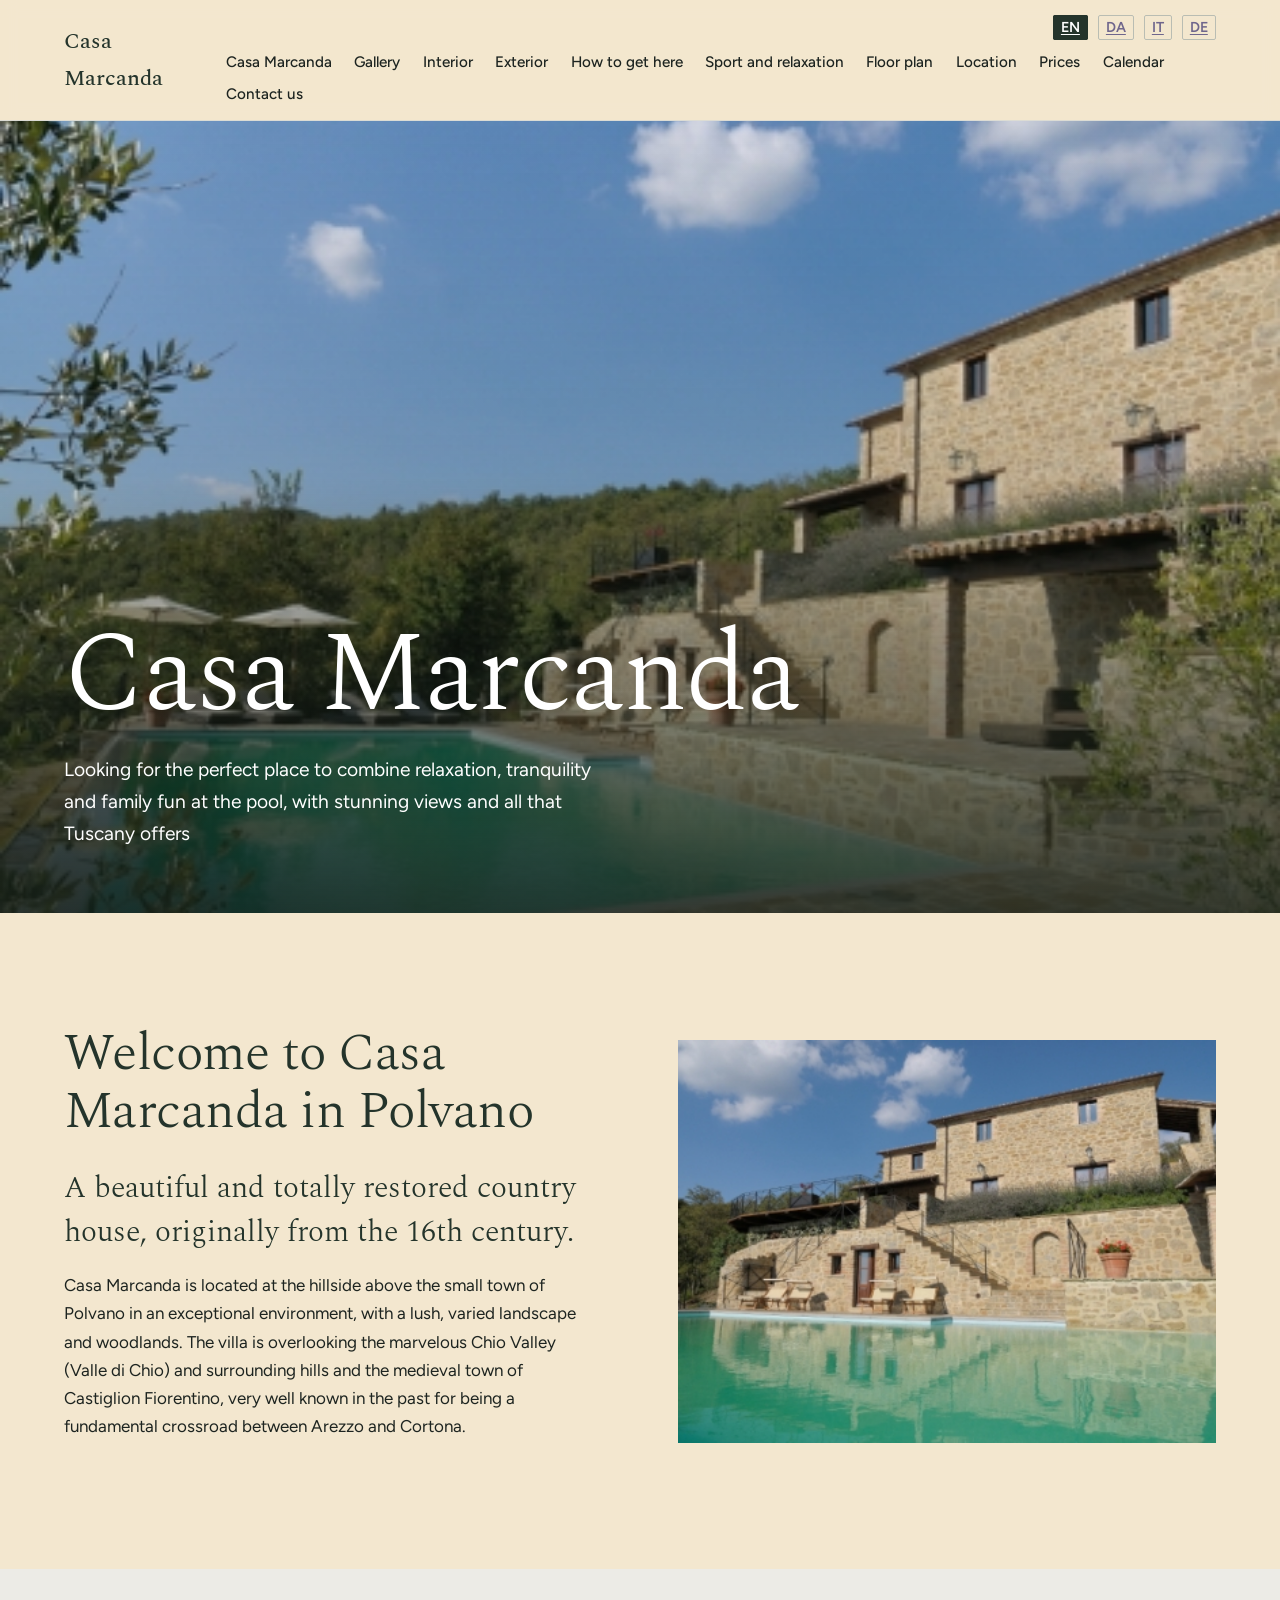
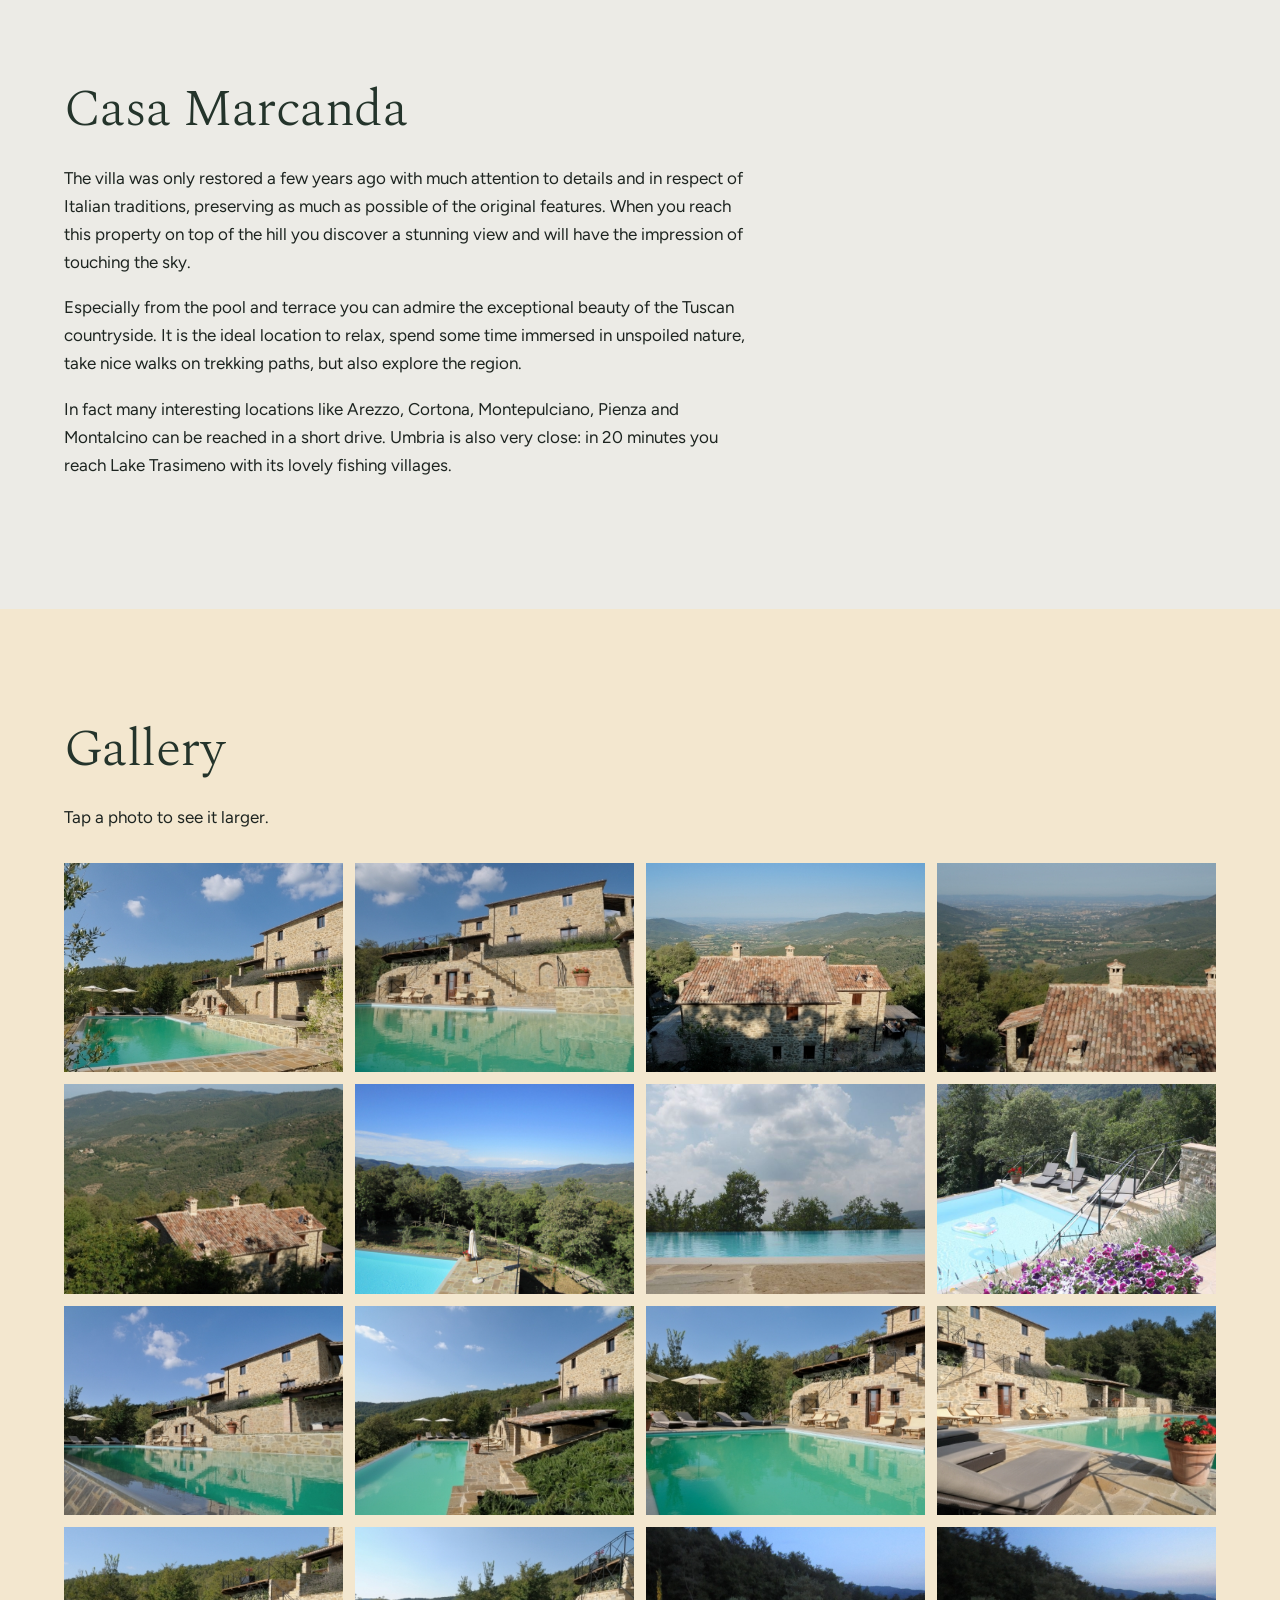
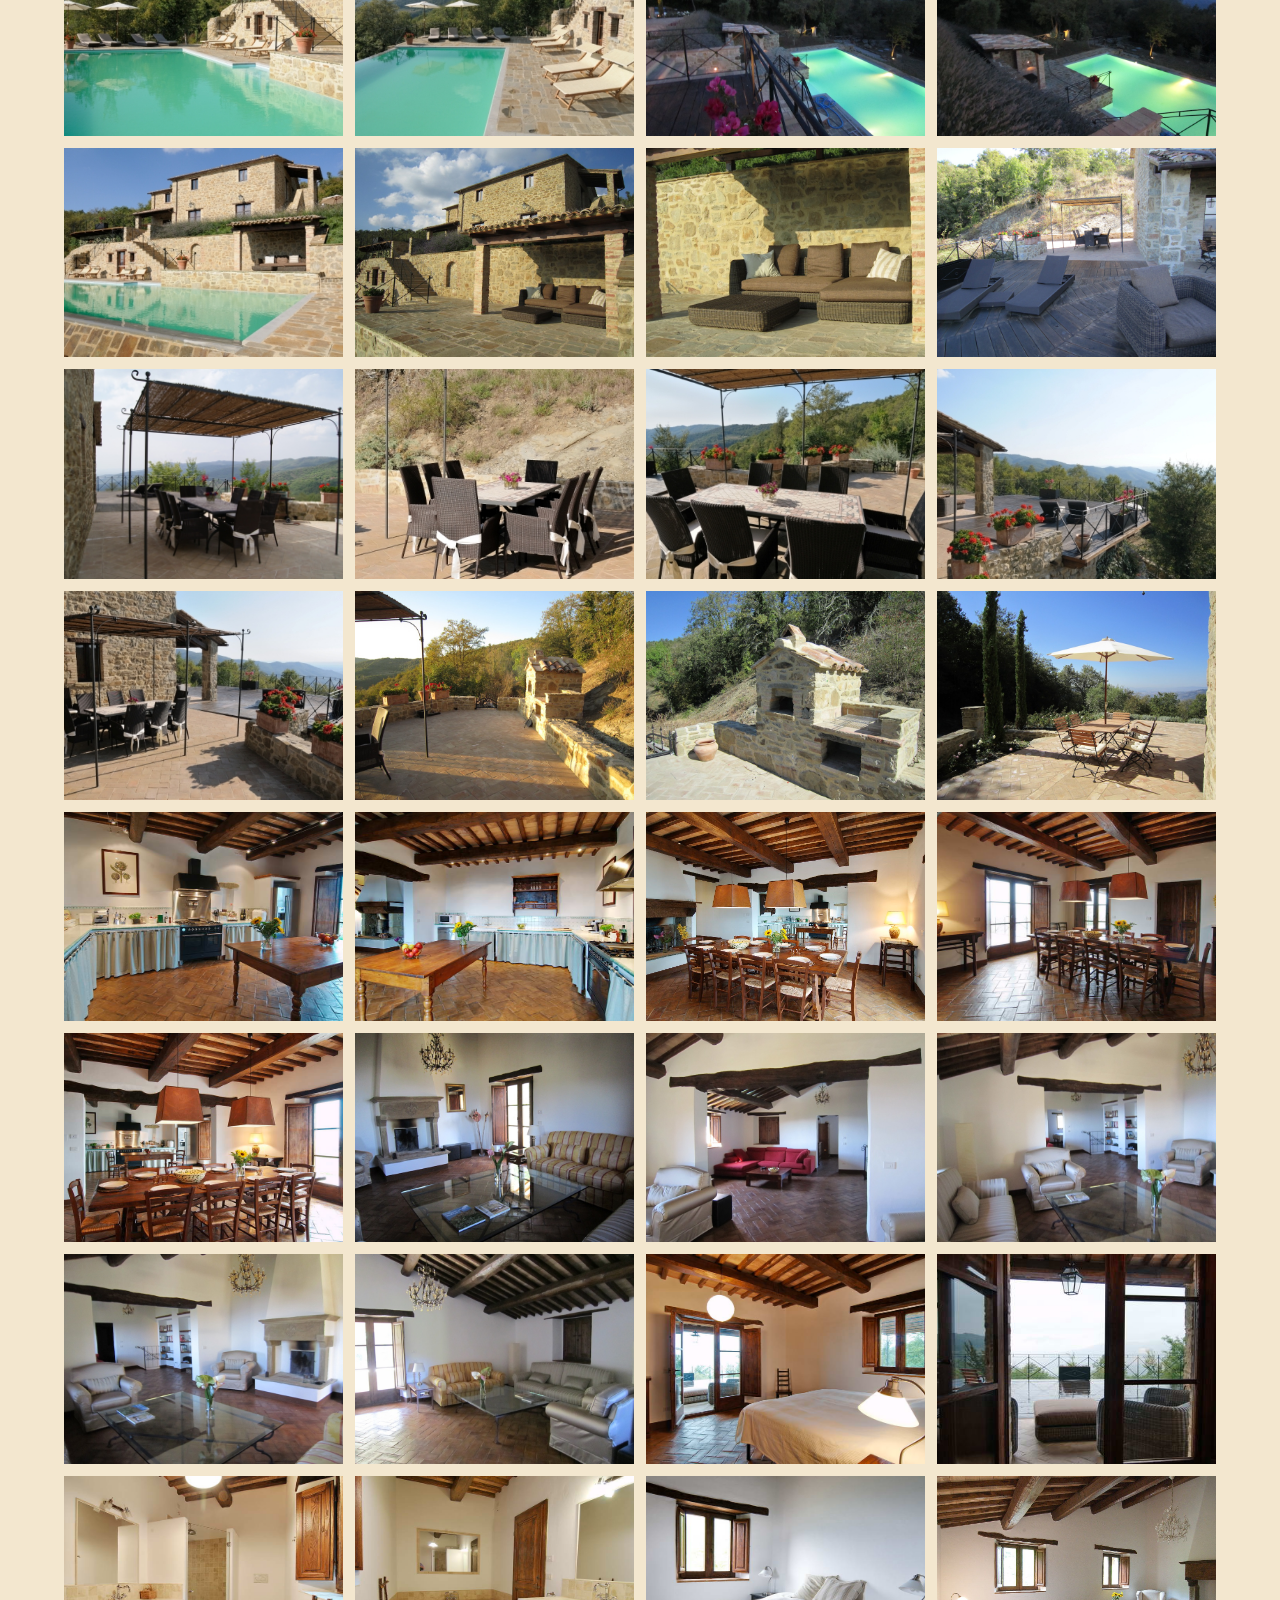
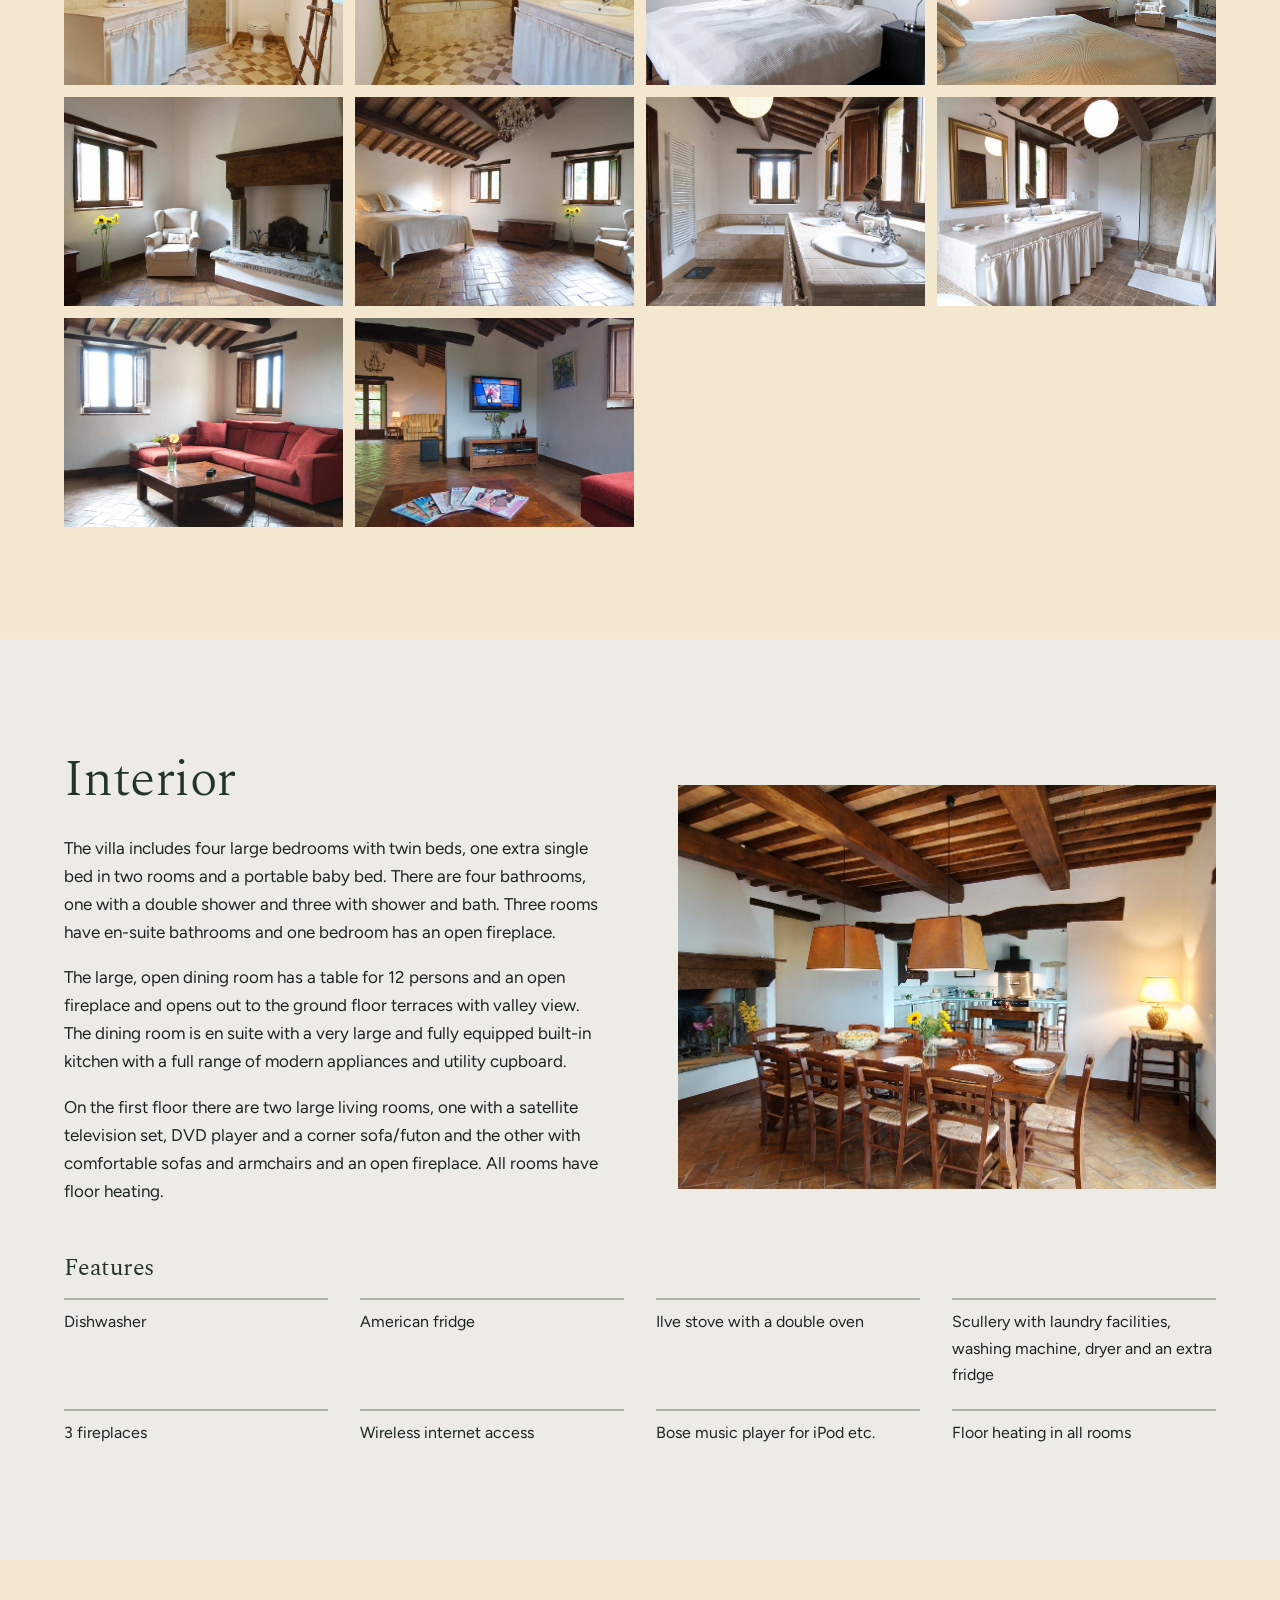
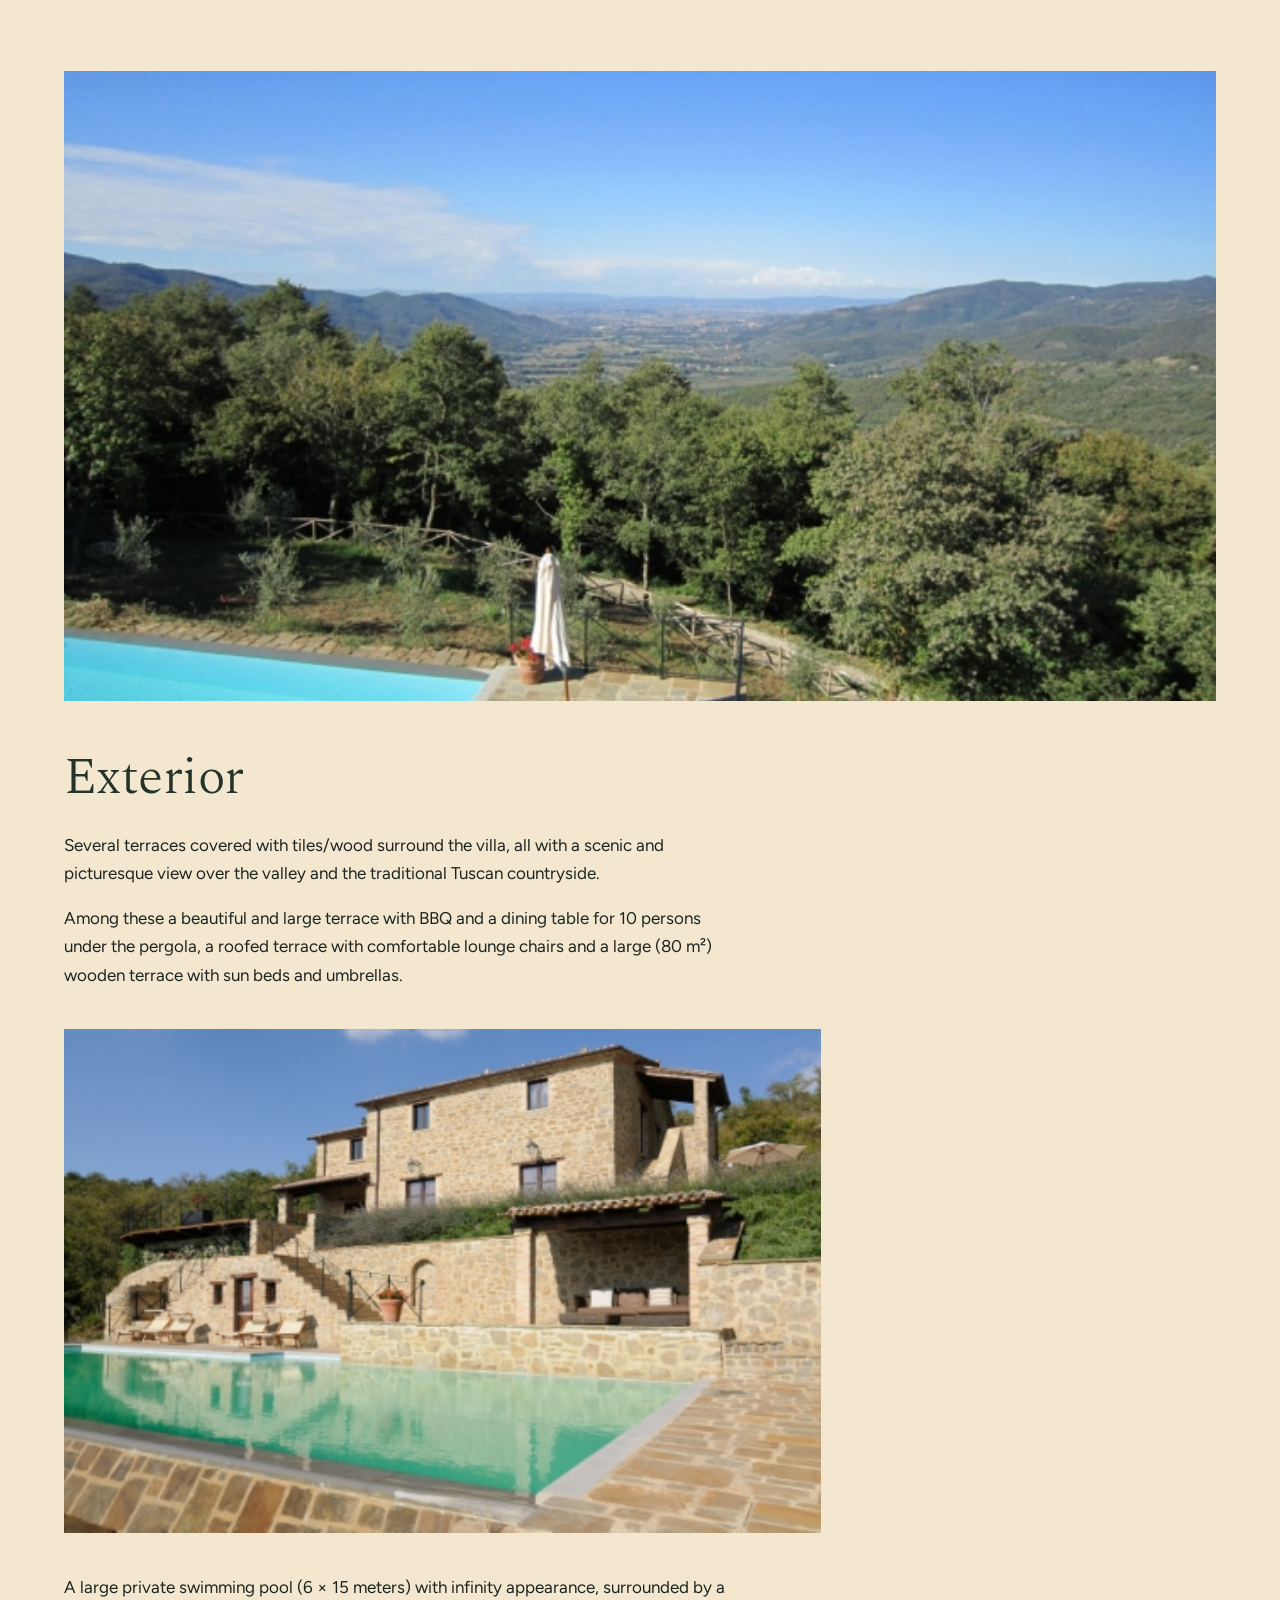
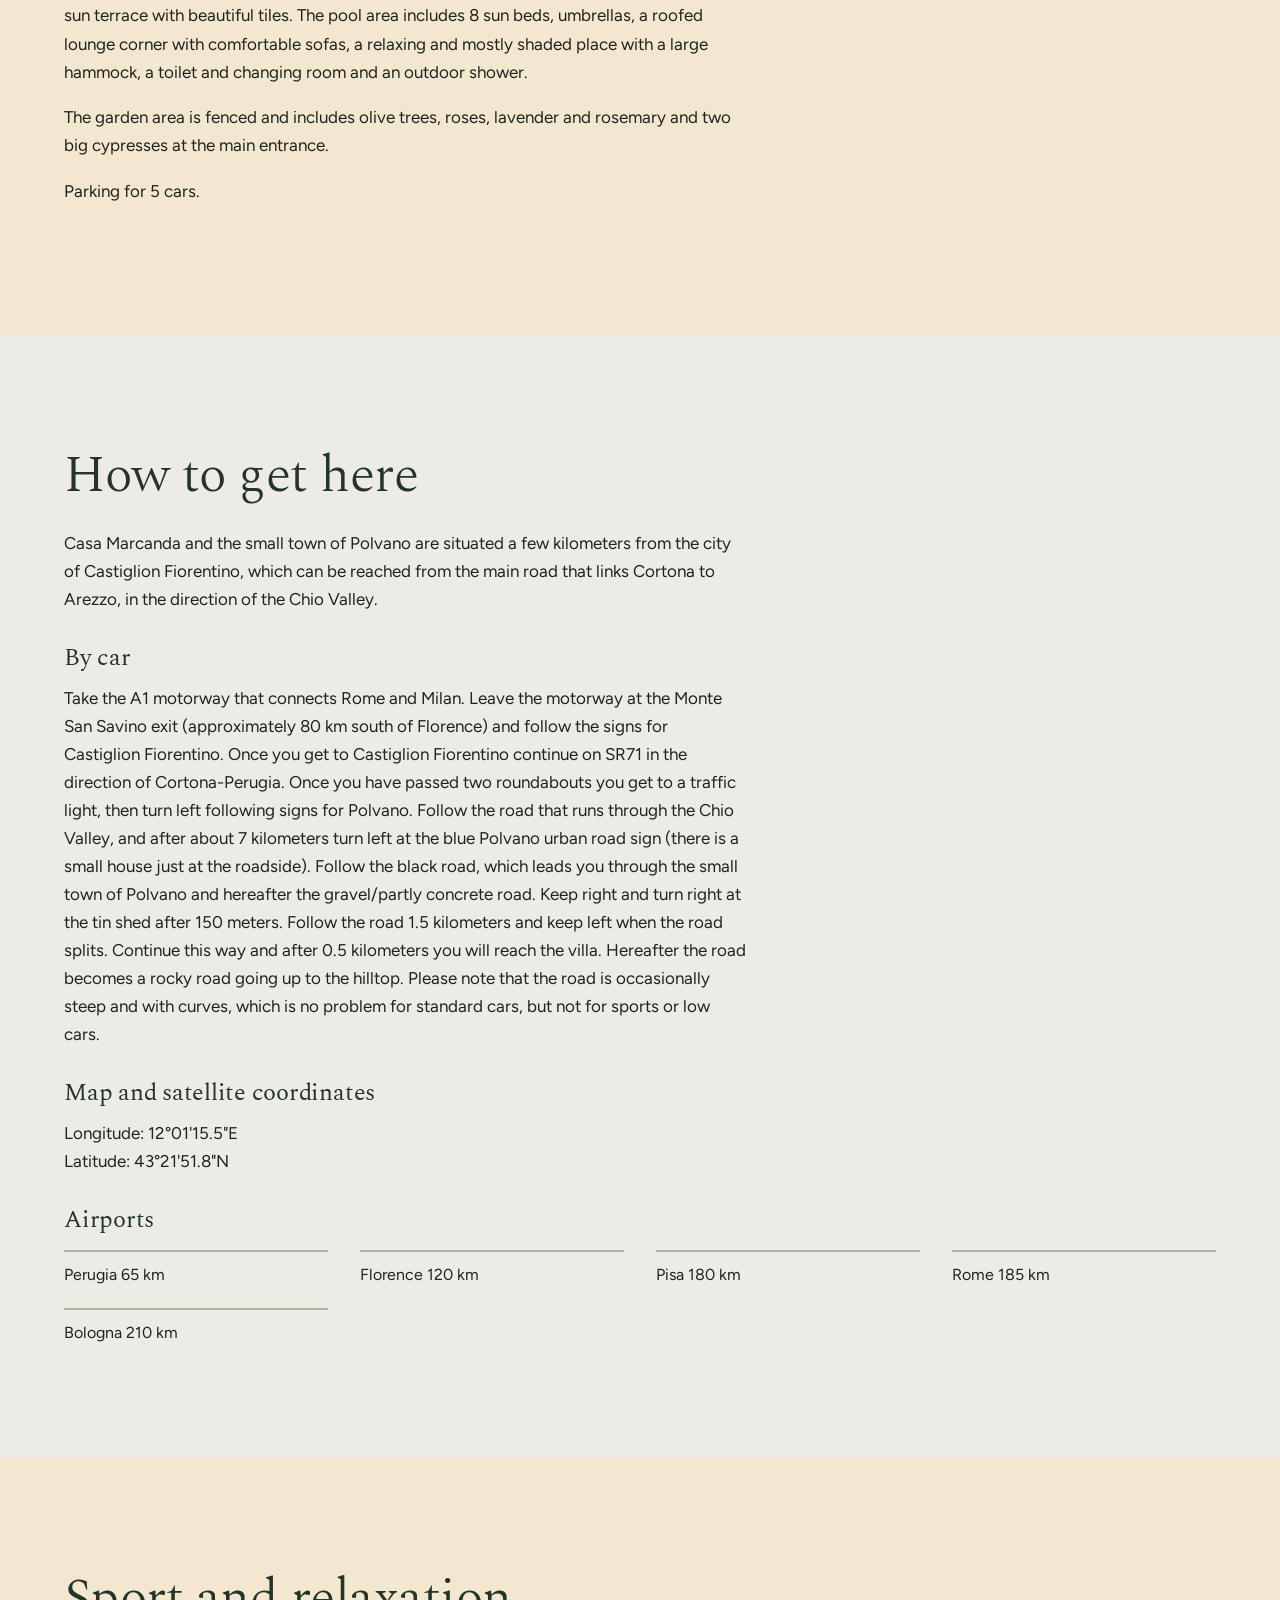
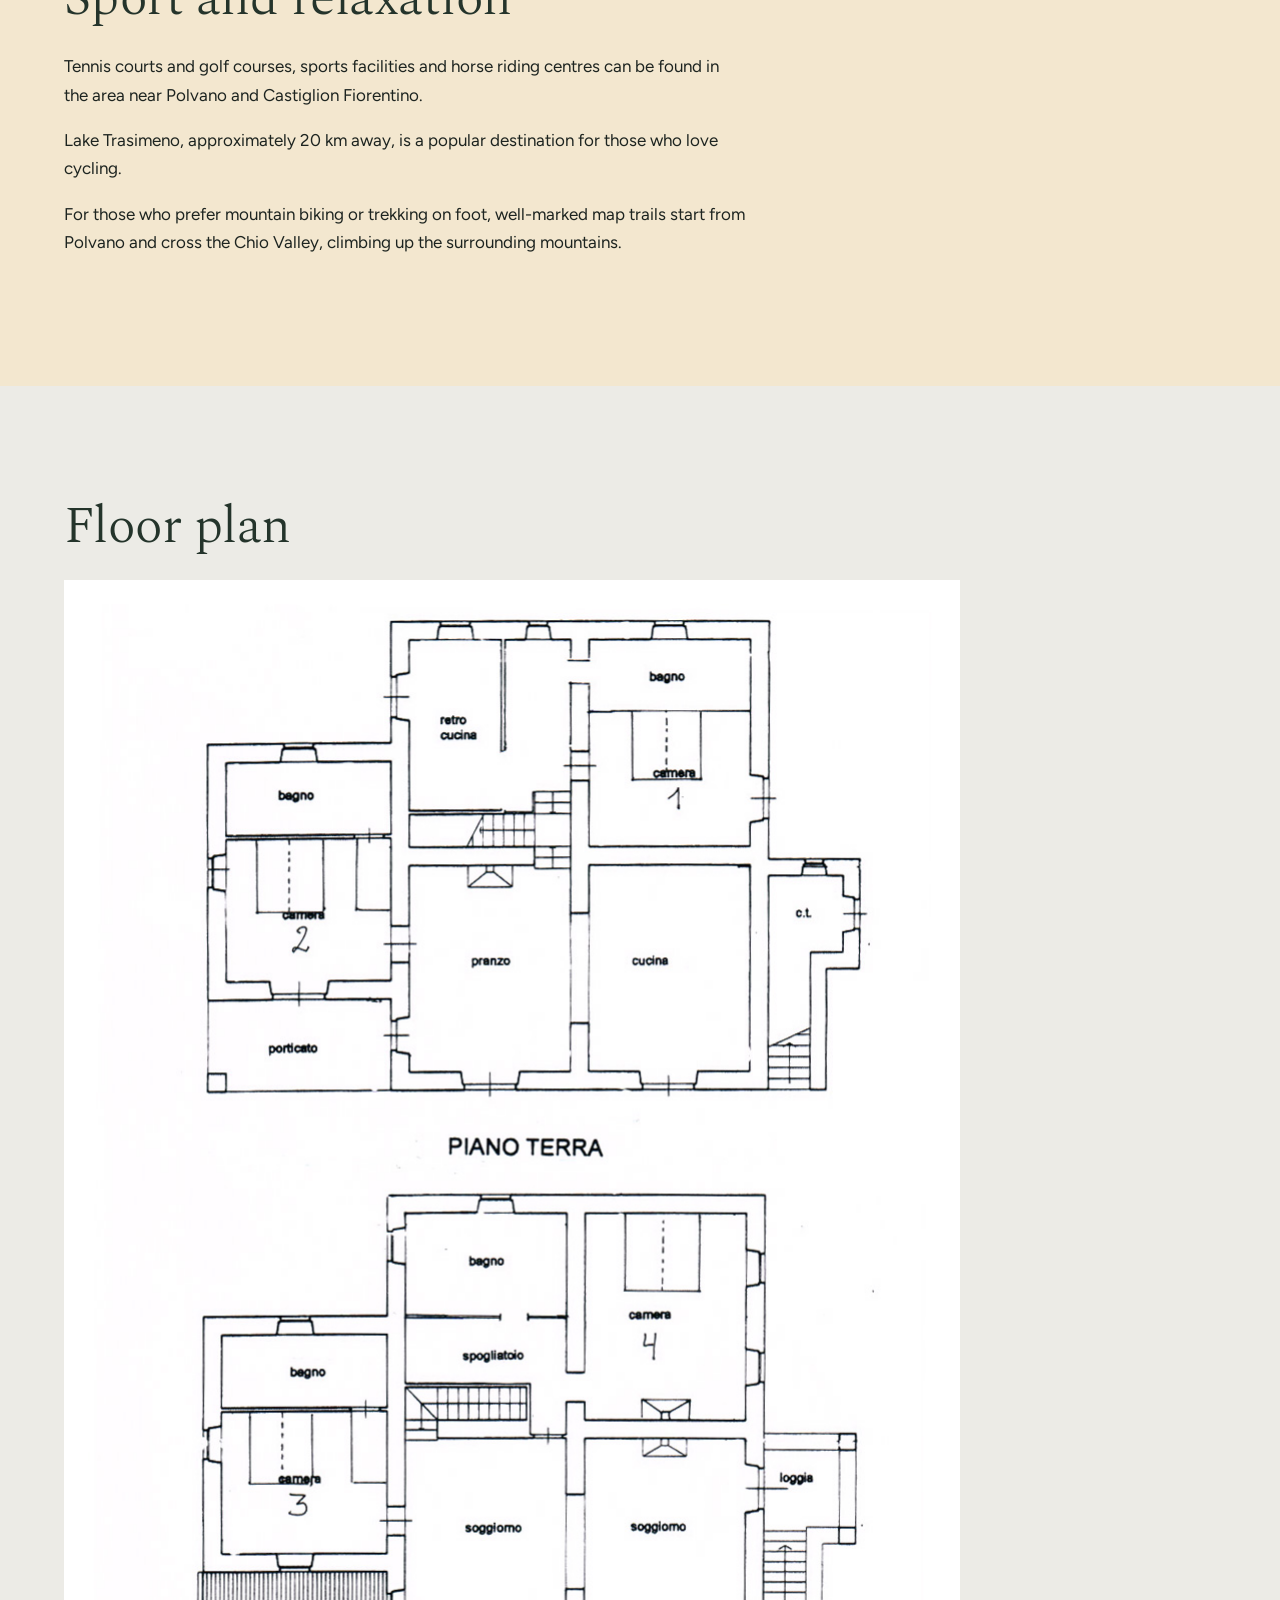
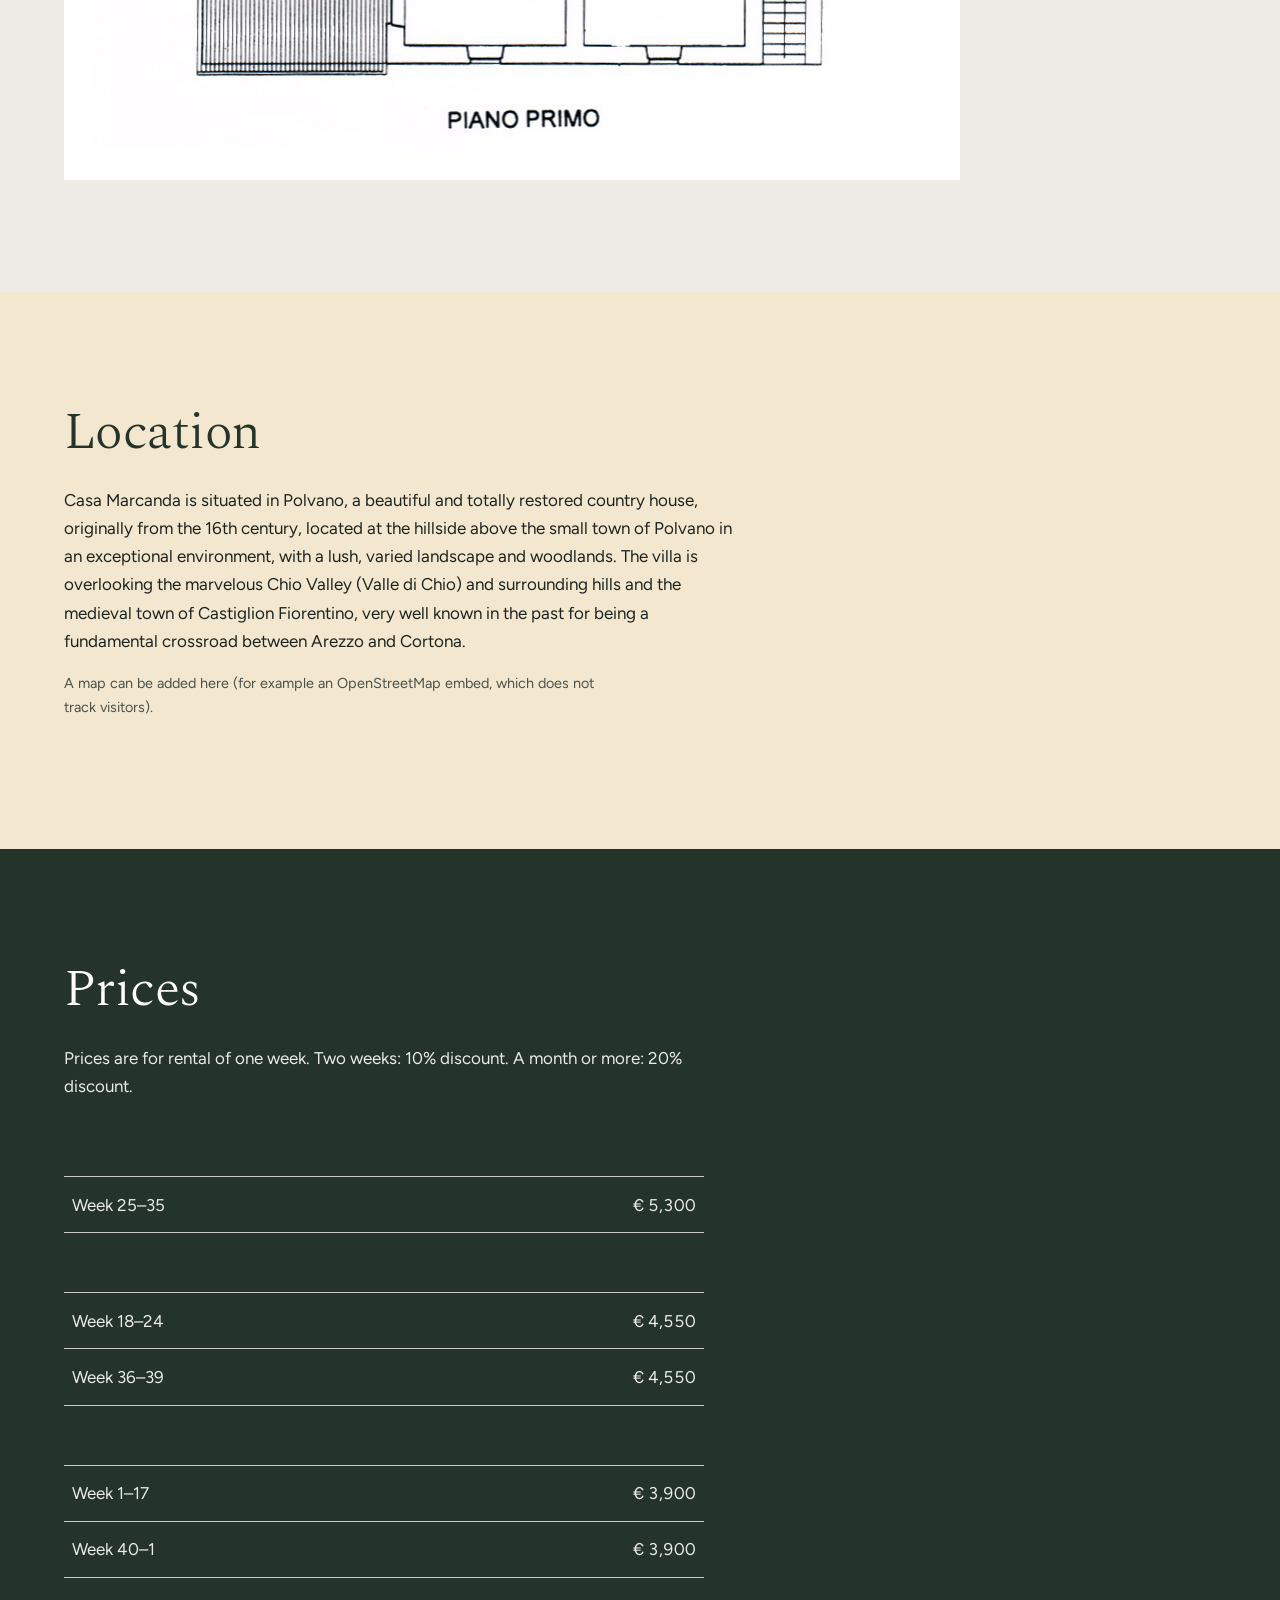
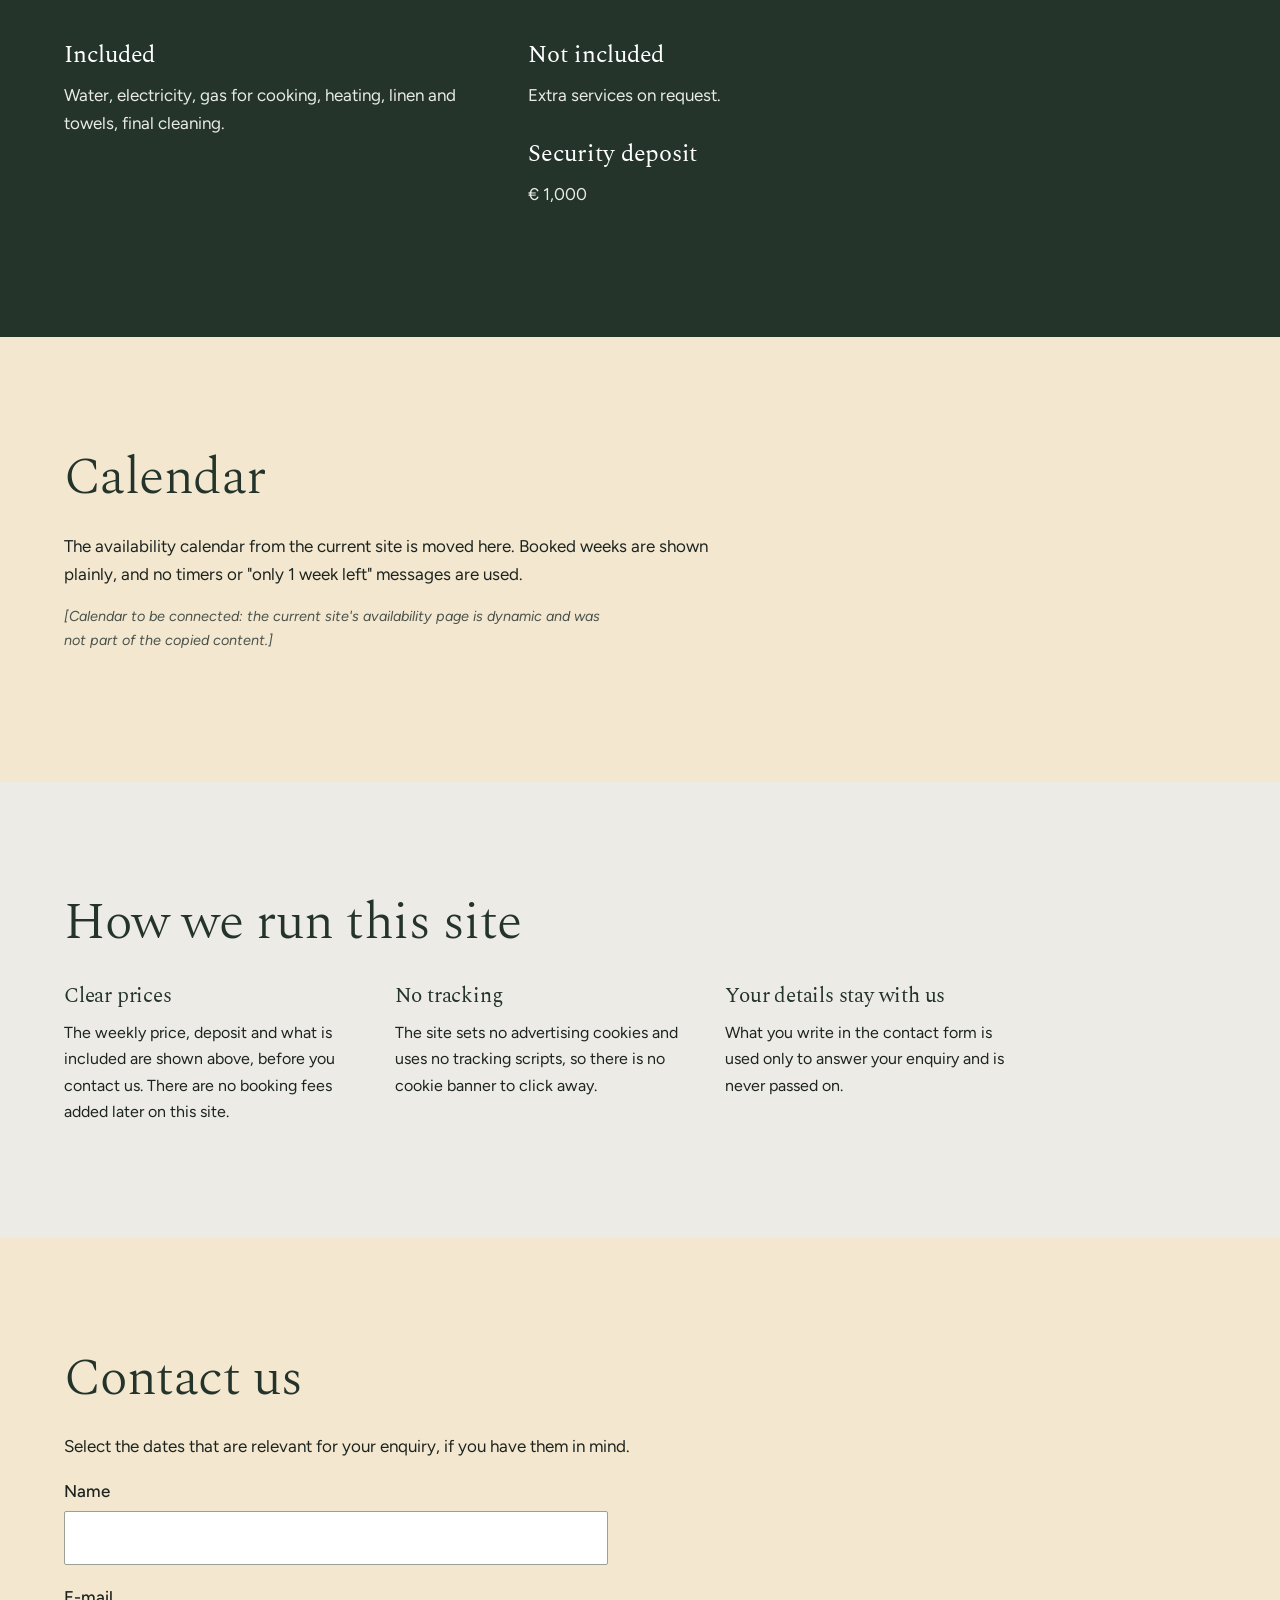
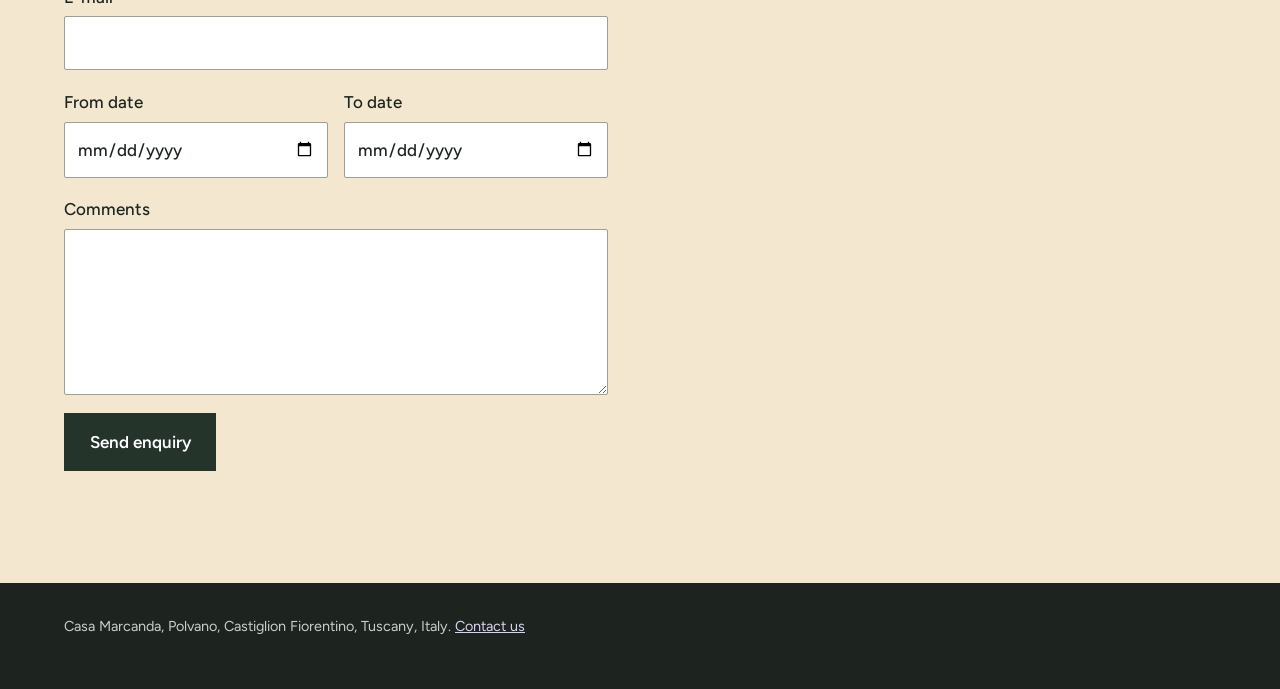
==== commit 6c5b6c5a: "Add coordinates to all language pages Co-authored-by: Copilot <223556219+Copilot@users.noreply.githu" ====
--- a/index.html
+++ b/index.html
@@ -118,7 +118,7 @@
     <h3>By car</h3>
     <p>Take the A1 motorway that connects Rome and Milan. Leave the motorway at the Monte San Savino exit (approximately 80 km south of Florence) and follow the signs for Castiglion Fiorentino. Once you get to Castiglion Fiorentino continue on SR71 in the direction of Cortona-Perugia. Once you have passed two roundabouts you get to a traffic light, then turn left following signs for Polvano. Follow the road that runs through the Chio Valley, and after about 7 kilometers turn left at the blue Polvano urban road sign (there is a small house just at the roadside). Follow the black road, which leads you through the small town of Polvano and hereafter the gravel/partly concrete road. Keep right and turn right at the tin shed after 150 meters. Follow the road 1.5 kilometers and keep left when the road splits. Continue this way and after 0.5 kilometers you will reach the villa. Hereafter the road becomes a rocky road going up to the hilltop. Please note that the road is occasionally steep and with curves, which is no problem for standard cars, but not for sports or low cars.</p>
     <h3>Map and satellite coordinates</h3>
-    <p>Longitude: <em>[to be added]</em><br>Latitude: <em>[to be added]</em></p>
+    <p>Longitude: 12°01'15.5"E<br>Latitude: 43°21'51.8"N</p>
     <h3>Airports</h3>
     <ul class="feat">
 <li>Perugia 65 km</li>
@@ -187,7 +187,7 @@
   <section id="contact">
     <h2>Contact us</h2>
     <p>Select the dates that are relevant for your enquiry, if you have them in mind.</p>
-    <form action="mailto:INDSÆT-EMAIL@EKSEMPEL.COM" method="post" enctype="text/plain">
+    <form action="mailto:udlejning@sheick.dk" method="post" enctype="text/plain">
       <label>Name <input name="name" autocomplete="name" required></label>
       <label>E-mail <input type="email" name="email" autocomplete="email" required></label>
       <div class="dates">
--- a/assets/style.css
+++ b/assets/style.css
@@ -1,5 +1,5 @@
 :root{
-  --cypress:#24342B; --lavender:#6F668C; --stone:#ECEBE6; --sage:#A9B7A0; --ink:#1D2420; --paper:#FAFAF8;
+  --cypress:#24342B; --lavender:#6F668C; --stone:#ECEBE6; --sage:#A9B7A0; --ink:#1D2420; --paper:#F3E7CF;
   --serif:'Spectral',Georgia,'Times New Roman',serif;
   --sans:'Figtree',system-ui,-apple-system,'Segoe UI',sans-serif;
   --pad:clamp(1.25rem,5vw,4rem);
@@ -17,7 +17,7 @@
 p{max-width:62ch;margin-bottom:1.1rem}
 
 /* header */
-header{position:sticky;top:0;z-index:20;background:rgba(250,250,248,.94);backdrop-filter:blur(8px);border-bottom:1px solid #dcdcd4}
+header{position:sticky;top:0;z-index:20;background:rgba(243,231,207,.94);backdrop-filter:blur(8px);border-bottom:1px solid #dcdcd4}
 .bar{display:flex;align-items:center;justify-content:space-between;gap:1rem;padding:.8rem var(--pad)}
 .brand{font-family:var(--serif);font-size:1.4rem;color:var(--cypress);text-decoration:none;font-weight:500}
 nav ul{display:flex;flex-wrap:wrap;gap:.25rem 1.4rem;list-style:none;padding:0}
